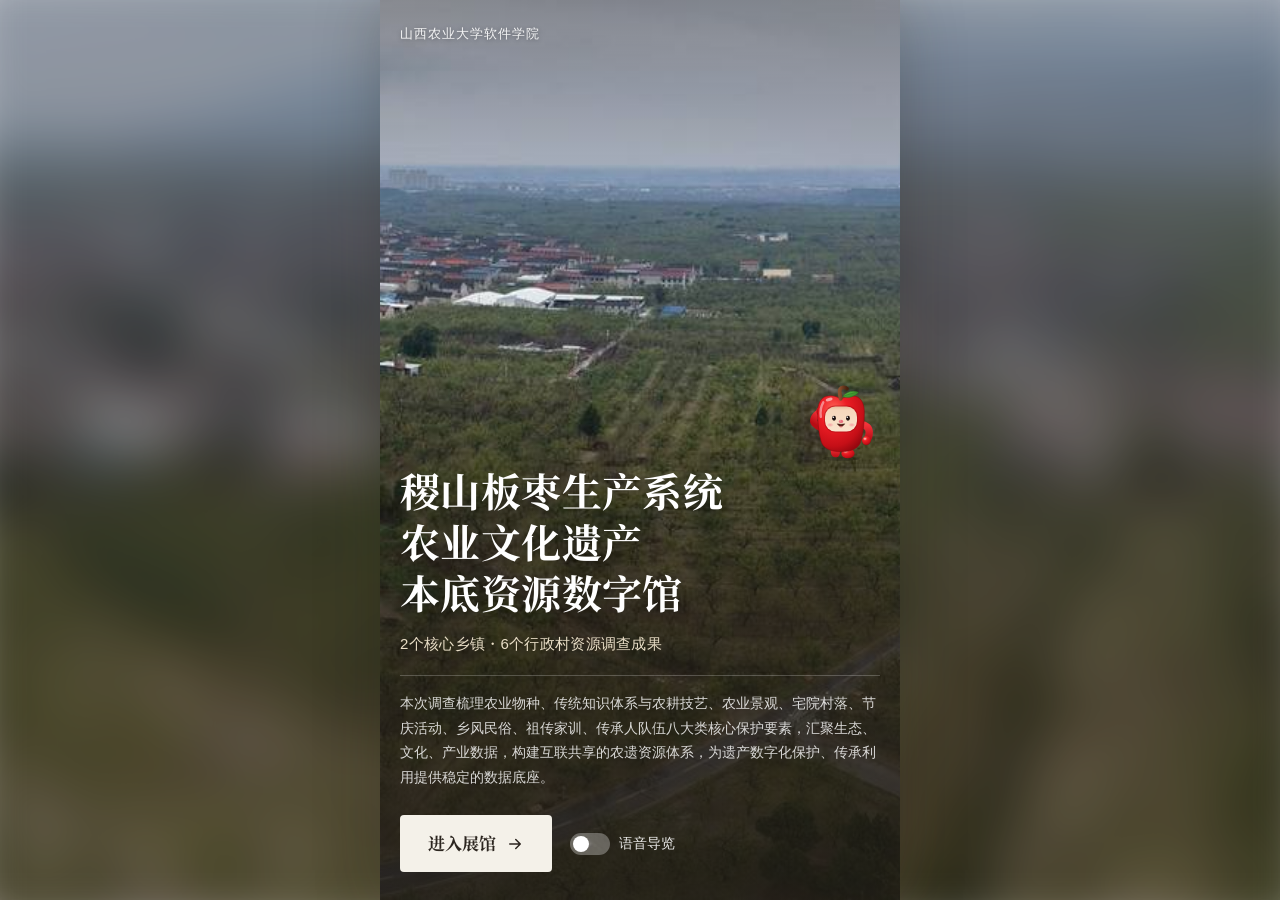
==== index.html @ 0a14d494 "稷山板枣生产系统农业文化遗产本底资源数字馆（手机版） Co-Authored-By: Claude Opus 5.5 <noreply@anthropic.com> Claude-Session: h" ====
<!doctype html>
<html lang="zh-CN">
<head>
<meta charset="utf-8">
<meta name="viewport" content="width=device-width, initial-scale=1, viewport-fit=cover">
<meta name="theme-color" content="#EEEEE9">
<meta name="description" content="稷山板枣生产系统农业文化遗产本底资源数字馆：八大类保护要素、八个展厅的手机版线上展馆。">
<title>稷山板枣数字馆</title>
<link rel="stylesheet" href="app.css?v=20261118-3">
</head>
<body>
<div style="display:none" aria-hidden="true"><img src="assets/share.jpg" alt=""></div>
<div id="app"><noscript><p style="padding:24px">请在浏览器中开启 JavaScript 后访问本数字馆。</p></noscript></div>
<script src="data.js?v=20261118-3"></script>
<script src="media.js?v=20261118-3"></script>
<script src="app.js?v=20261118-3"></script>
</body>
</html>
---- app.css ----
/* 稷山板枣 H5 数字馆
   颜色取自 2026 年 10 月枣园实拍：阴天的灰白天光作底，枣林的灰绿、黄土步道、老树皮作辅色，
   干板枣的深枣红只用在印章和主要按钮上。全站固定浅色，与照片的自然光一致。 */
@font-face { font-family: 'JSSerif'; src: url('assets/font/title.woff2') format('woff2'); font-weight: 700; font-display: swap; }

:root {
  --bg: #EEEEE9;        /* 阴天天光 */
  --paper: #F8F8F4;     /* 纸面 */
  --ink: #2B251F;       /* 老树皮 */
  --ink2: #6C645B;      /* 树皮灰 */
  --ink3: #8F877C;
  --line: #DAD8CF;
  --leaf: #5E6743;      /* 枣林灰绿 */
  --leaf-soft: #E3E5D8;
  --loess: #A0855C;     /* 黄土步道 */
  --zao: #7A2320;       /* 干枣红 */
  --seal: #A8322A;      /* 朱印 */
  --serif: 'JSSerif', 'Songti SC', 'STSong', 'Noto Serif CJK SC', 'Source Han Serif SC', serif;
  --sans: -apple-system, 'PingFang SC', 'Hiragino Sans GB', 'Noto Sans CJK SC', 'Microsoft YaHei', sans-serif;
  --top: env(safe-area-inset-top, 0px); --bot: env(safe-area-inset-bottom, 0px);
  --gl: max(20px, env(safe-area-inset-left, 0px)); --gr: max(20px, env(safe-area-inset-right, 0px));
  color-scheme: light;
}

* { box-sizing: border-box; }
html { -webkit-text-size-adjust: 100%; }
body { margin: 0; background: var(--bg); color: var(--ink); font: 15px/1.8 var(--sans); -webkit-tap-highlight-color: transparent; overflow-x: hidden; }
img { max-width: 100%; display: block; }
button { font: inherit; color: inherit; background: none; border: 0; padding: 0; cursor: pointer; text-align: inherit; }
a { color: var(--leaf); }
h1, h2, h3 { font-family: var(--serif); font-weight: 700; text-wrap: balance; margin: 0; line-height: 1.35; letter-spacing: .01em; }
p { margin: 0; }
:focus-visible { outline: 2px solid var(--leaf); outline-offset: 2px; }
#app { max-width: 520px; margin: 0 auto; min-height: 100vh; background: var(--bg); position: relative; }
/* 电脑上打开：两侧铺一层虚化的枣林航拍，中间是手机宽度的展馆 */
@media (min-width: 560px) {
  body::after { content: ''; position: fixed; inset: -40px; z-index: -1; background: #6f6d5c url('assets/pano/p0001.jpg') center / cover; filter: blur(28px) saturate(.8) brightness(.85); }
  body { background: transparent; }
  #app { box-shadow: 0 0 60px rgba(30, 28, 20, .25); }
}

/* ---------- 顶栏 ---------- */
.bar { position: sticky; top: 0; z-index: 30; display: flex; align-items: center; gap: 8px;
  padding: calc(var(--top) + 6px) var(--gr) 6px var(--gl); background: rgba(238, 238, 233, .92);
  -webkit-backdrop-filter: blur(10px); backdrop-filter: blur(10px); border-bottom: 1px solid var(--line); }
.bar .back { text-decoration: none; display: flex; align-items: center; gap: 2px; font-size: 14px; color: var(--ink2); min-height: 40px; min-width: 64px; }
.bar .back svg { width: 18px; height: 18px; }
.bar .ttl { flex: 1; min-width: 0; text-align: center; font-family: var(--serif); font-size: 16px; white-space: nowrap; overflow: hidden; text-overflow: ellipsis; }
.bar .snd { width: 40px; height: 40px; margin-left: 24px; display: grid; place-items: center; border-radius: 50%; color: var(--ink3); }
.bar .snd.on { color: var(--zao); }
.bar .snd svg { width: 20px; height: 20px; }

/* ---------- 封面 ---------- */
.cover { position: relative; min-height: 100svh; color: #fff; overflow: hidden; display: flex; flex-direction: column; background: #55543f; }
.cover .pan { position: absolute; inset: 0; overflow: hidden; }
.cover .pan img { position: absolute; top: 0; left: 0; height: 100%; width: auto; max-width: none; animation: pan 100s linear infinite alternate; }
@keyframes pan { from { transform: translateX(0); } to { transform: translateX(calc(-100% + 100vw)); } }
@media (min-width: 560px) { @keyframes pan { from { transform: translateX(0); } to { transform: translateX(calc(-100% + 520px)); } } }
.cover .veil { position: absolute; inset: 0; background: linear-gradient(180deg, rgba(40, 36, 28, .35) 0%, rgba(40, 36, 28, 0) 22%, rgba(40, 36, 28, 0) 42%, rgba(34, 30, 24, .62) 70%, rgba(30, 27, 22, .86) 100%); }
.cover .in { position: relative; flex: 1; display: flex; flex-direction: column; padding: calc(var(--top) + 22px) var(--gr) calc(var(--bot) + 28px) var(--gl); }
.cover .org { font-size: 13px; letter-spacing: .08em; opacity: .9; text-shadow: 0 1px 4px rgba(0,0,0,.35); }
.cover .grow { flex: 1; min-height: 40px; }
.cover .mzrow { width: 78px; align-self: flex-end; margin-bottom: -6px; }
.cover h1 { font-size: clamp(30px, 8.8vw, 40px); line-height: 1.28; text-shadow: 0 2px 12px rgba(0,0,0,.3); }
.cover h1 span { display: block; }
.cover .sub { font-size: 15px; margin-top: 12px; color: #EADFC8; letter-spacing: .02em; }
.cover .lead { font-size: 13.5px; line-height: 1.85; color: rgba(255,255,255,.82); margin-top: 18px; padding-top: 16px; border-top: 1px solid rgba(255,255,255,.22); }
.cover .acts { display: flex; align-items: center; gap: 18px; margin-top: 24px; flex-wrap: wrap; }
.btn-enter { text-decoration: none; display: inline-flex; align-items: center; gap: 10px; padding: 13px 28px; border-radius: 4px; background: #F4F1E9; color: var(--ink); font-family: var(--serif); font-size: 17px; }
.btn-enter svg, .btn-main svg { width: 18px; height: 18px; }
.btn-main { text-decoration: none; display: inline-flex; align-items: center; justify-content: center; gap: 10px; padding: 13px 28px; border-radius: 4px; background: var(--zao); color: #fff; font-family: var(--serif); font-size: 16px; }
.switch { display: inline-flex; align-items: center; gap: 9px; font-size: 14px; color: rgba(255,255,255,.9); min-height: 44px; }
.switch .tg { width: 40px; height: 22px; border-radius: 11px; background: rgba(255,255,255,.3); position: relative; transition: background .2s; }
.switch .tg::after { content: ''; position: absolute; top: 3px; left: 3px; width: 16px; height: 16px; border-radius: 50%; background: #fff; transition: transform .2s; }
.switch[aria-checked="true"] .tg { background: var(--seal); }
.switch[aria-checked="true"] .tg::after { transform: translateX(18px); }

/* ---------- 通用版式 ---------- */
.page { padding-bottom: calc(var(--bot) + 100px); }
.wrap { padding-left: var(--gl); padding-right: var(--gr); }
.sec { padding-top: 44px; }
.sec > h2 { font-size: 21px; }
.sec .lede { color: var(--ink2); font-size: 13.5px; margin-top: 4px; line-height: 1.7; }
.sec .body { margin-top: 16px; }
.txt { font-size: 15px; }
.small { font-size: 12.5px; color: var(--ink2); line-height: 1.6; }
.src { font-size: 12px; color: var(--ink3); margin-top: 10px; line-height: 1.6; }
.gapnote { font-size: 13px; color: var(--ink2); background: transparent; border-left: 2px solid var(--loess); padding: 2px 0 2px 12px; line-height: 1.7; }
.gapnote::before { content: '待补　'; color: var(--loess); font-weight: 600; }
.gapnote.ask::before { content: '征集　'; }

/* 展厅头图：照片在上，标题在下，不压字 */
.hero { position: relative; height: 58svh; min-height: 340px; max-height: 600px; overflow: hidden; background: #8a8775; }
.hero.short { height: 34svh; min-height: 220px; }
.hero img { width: 100%; height: 100%; object-fit: cover; }
.hero::before { content: ''; position: absolute; left: 0; right: 0; top: 0; height: 110px; background: linear-gradient(180deg, rgba(0,0,0,.28), transparent); pointer-events: none; z-index: 1; }
.hero-bar { position: absolute; top: 0; left: 0; right: 0; z-index: 3; display: flex; justify-content: space-between; padding: calc(var(--top) + 10px) var(--gr) 0 var(--gl); }
.hero-bar button { width: 40px; height: 40px; border-radius: 50%; display: grid; place-items: center; background: rgba(248, 248, 244, .88); color: var(--ink); }
.hero-bar button.on { background: var(--zao); color: #fff; }
.hero-bar svg { width: 20px; height: 20px; }
.hall-head { padding-top: 20px; }
.hall-head .no { font-size: 13px; color: var(--loess); letter-spacing: .06em; }
.hall-head h1 { font-size: clamp(27px, 7.6vw, 34px); margin-top: 2px; }
.hall-head .pc { font-size: 12px; color: var(--ink3); margin-top: 6px; }
.hall-intro { margin-top: 16px; font-size: 15.5px; line-height: 1.9; color: var(--ink); }
.narr { margin-top: 14px; }

/* 图片 */
.ph { position: relative; border-radius: 3px; overflow: hidden; background: #d6d4c9; display: block; width: 100%; }
.ph img { width: 100%; height: 100%; object-fit: cover; }
.ph .play { position: absolute; left: 8px; bottom: 8px; display: inline-flex; align-items: center; gap: 4px; padding: 3px 9px 3px 7px; border-radius: 3px; background: rgba(30, 27, 22, .66); color: #fff; font-size: 12px; }
.ph .play svg { width: 13px; height: 13px; }
figure { margin: 0; }
figcaption { font-size: 12px; color: var(--ink2); margin-top: 6px; line-height: 1.55; }
.r169 { aspect-ratio: 16/9; } .r43 { aspect-ratio: 4/3; } .r34 { aspect-ratio: 3/4; } .r11 { aspect-ratio: 1/1; }
.grid2 { display: grid; grid-template-columns: 1fr 1fr; gap: 14px 12px; }
.grid2 > * { min-width: 0; }
.hscroll { position: relative; scroll-padding-left: var(--gl); scroll-padding-right: var(--gr); display: flex; gap: 12px; overflow-x: auto; scroll-snap-type: x mandatory; padding: 2px var(--gr) 8px var(--gl); margin: 0 calc(-1 * var(--gr)) 0 calc(-1 * var(--gl)); scrollbar-width: none; }
.hscroll::-webkit-scrollbar { display: none; }
.hscroll > * { scroll-snap-align: start; flex: none; }

/* 档案表：细线 */
.rec { width: 100%; border-collapse: collapse; font-size: 13.5px; }
.rec th, .rec td { border-top: 1px solid var(--line); padding: 9px 0; vertical-align: top; text-align: left; }
.rec th { width: 5.5em; font-weight: 600; color: var(--ink2); padding-right: 10px; }
.rec td.wait { color: var(--ink3); }
.rec tr:last-child th, .rec tr:last-child td { border-bottom: 1px solid var(--line); }

/* 按钮与筛选 */
.pill { display: inline-flex; align-items: center; gap: 6px; padding: 7px 14px; border-radius: 4px; border: 1px solid #C9C6BB; font-size: 13.5px; background: transparent; min-height: 38px; color: var(--ink); }
.pill svg { width: 15px; height: 15px; }
.pill.solid { background: var(--leaf); border-color: var(--leaf); color: #fff; }
.pill.playing { border-color: var(--zao); color: var(--zao); }
.pill[disabled] { opacity: .35; }
.chips { display: flex; gap: 18px; flex-wrap: wrap; border-bottom: 1px solid var(--line); }
.chip { padding: 6px 0 9px; font-size: 14px; color: var(--ink2); min-height: 36px; position: relative; flex: none; }
.chip[aria-pressed="true"] { color: var(--ink); font-weight: 600; }
.chip[aria-pressed="true"]::after { content: ''; position: absolute; left: 0; right: 0; bottom: -1px; height: 2px; background: var(--leaf); }

/* ---------- 展厅导览 ---------- */
.map-head { padding-top: 24px; }
.map-head h1 { font-size: 28px; }
.map-head p { color: var(--ink2); font-size: 14px; margin-top: 4px; }
.links { display: grid; grid-template-columns: 1fr 1fr; margin-top: 18px; }
.links a { display: flex; flex-direction: column; padding: 12px 0; text-decoration: none; color: var(--ink); border-top: 1px solid var(--line); border-bottom: 1px solid var(--line); }
.links a + a { padding-left: 16px; border-left: 1px solid var(--line); }
.links a b { font-family: var(--serif); font-size: 16px; }
.links a span { font-size: 12px; color: var(--ink2); }
.tiles { display: grid; grid-template-columns: 1fr 1fr; gap: 10px; margin-top: 18px; }
.tile { position: relative; aspect-ratio: 3/4; border-radius: 3px; overflow: hidden; display: block; background: #8a8775; color: #fff; text-decoration: none; }
.tile img { width: 100%; height: 100%; object-fit: cover; transition: transform .4s; }
.tile:active img { transform: scale(1.03); }
.tile .shade { position: absolute; inset: 0; background: linear-gradient(180deg, rgba(0,0,0,0) 45%, rgba(25, 22, 17, .78) 100%); }
.tile .t { position: absolute; left: 12px; right: 12px; bottom: 11px; display: flex; flex-direction: column; }
.tile .t small { font-size: 11.5px; color: #E6DBC4; letter-spacing: .06em; }
.tile .t b { font-family: var(--serif); font-size: 17px; line-height: 1.35; font-weight: 700; }
.tile .got { position: absolute; top: 9px; right: 9px; width: 34px; height: 34px; padding: 3px; border-radius: 4px; background: rgba(168, 50, 42, .9); }
.tile .got svg { width: 100%; height: 100%; }

/* ---------- 序厅 ---------- */
.scope { border-top: 1px solid var(--line); }
.sc-top { padding: 12px 0; display: flex; flex-direction: column; border-bottom: 1px solid var(--line); }
.sc-top b { font-family: var(--serif); font-size: 17px; }
.sc-top span { font-size: 12.5px; color: var(--ink2); }
.sc-town { padding: 12px 0 4px; border-bottom: 1px solid var(--line); }
.sc-town h3 { font-size: 15px; color: var(--leaf); }
.sc-town.pending h3 { color: var(--ink3); }
.sc-town ul { list-style: none; margin: 6px 0 0; padding: 0; }
.vill { display: grid; grid-template-columns: 14px 5.2em 1fr; align-items: baseline; gap: 6px; padding: 6px 0; font-size: 13px; }
.vill i { width: 8px; height: 8px; border-radius: 50%; display: inline-block; transform: translateY(-1px); }
.vill b { font-family: var(--serif); font-size: 15px; }
.vill span { color: var(--ink2); line-height: 1.5; }
.vill.done i, .legend .done i { background: var(--leaf); }
.vill.todo i, .legend .todo i { border: 1.5px solid var(--loess); }
.vill.pending i, .legend .pending i { border: 1px dashed var(--ink3); }
.vill.pending b { color: var(--ink3); font-weight: 400; grid-column: 2 / 4; }
.legend { display: flex; gap: 16px; font-size: 12px; color: var(--ink2); padding: 10px 0 0; flex-wrap: wrap; }
.legend i { display: inline-block; width: 8px; height: 8px; border-radius: 50%; margin-right: 5px; }
.flow { list-style: none; margin: 0; padding: 0; counter-reset: f; }
.flow li { position: relative; padding: 0 0 16px 32px; }
.flow li::before { content: ''; position: absolute; left: 10px; top: 24px; bottom: 2px; width: 1px; background: var(--line); }
.flow li:last-child::before { display: none; }
.flow li .n { position: absolute; left: 0; top: 2px; width: 21px; height: 21px; border-radius: 50%; border: 1px solid var(--leaf); display: grid; place-items: center; font-size: 11.5px; color: var(--leaf); font-weight: 600; }
.flow li b { font-family: var(--serif); font-size: 16px; }
.flow li p { font-size: 13.5px; color: var(--ink2); line-height: 1.7; }
.totals { display: grid; grid-template-columns: repeat(3, 1fr); border-top: 1px solid var(--line); margin-top: 8px; }
.totals span { display: flex; flex-direction: column; padding: 10px 0; font-size: 12px; color: var(--ink2); border-bottom: 1px solid var(--line); }
.totals b { font-family: var(--serif); font-size: 21px; color: var(--ink); line-height: 1.3; }
.ledger { border-top: 1px solid var(--ink); }
.lrow { width: 100%; display: grid; grid-template-columns: 26px 1fr auto; gap: 8px; align-items: center; padding: 11px 0; border-bottom: 1px solid var(--line); transition: background .15s; }
.lrow:active, .lrow.hl { background: var(--leaf-soft); }
.lrow .no { font-family: var(--serif); font-size: 15px; color: var(--loess); }
.lrow .nm { min-width: 0; display: flex; flex-direction: column; }
.lrow .nm b { font-family: var(--serif); font-size: 15.5px; }
.lrow .nm small { font-size: 11.5px; color: var(--ink2); line-height: 1.5; }
.lrow .n { font-family: var(--serif); font-size: 22px; color: var(--ink); text-align: right; }
.lrow .n small { font-family: var(--sans); font-size: 12px; color: var(--ink2); margin-left: 2px; }
.lrow.empty .n small { color: var(--loess); }
.vals { display: grid; grid-template-columns: 1fr 1fr; border-top: 1px solid var(--line); }
.val { display: flex; flex-direction: column; gap: 4px; padding: 14px 12px 14px 0; border-bottom: 1px solid var(--line); }
.val:nth-child(2n) { padding-left: 14px; padding-right: 0; border-left: 1px solid var(--line); }
.val .big { font-family: var(--serif); font-size: 30px; color: var(--zao); line-height: 1.1; }
.val .big small { font-size: 13px; margin-left: 2px; color: var(--ink2); font-family: var(--sans); }
.val p { font-size: 12.5px; color: var(--ink2); line-height: 1.6; }
.endcta { margin-top: 36px; }
.endcta .btn-main { width: 100%; }

/* ---------- 第一展厅：四季 ---------- */
.season { background: var(--paper); }
.season .stage { position: relative; aspect-ratio: 4/3; background: linear-gradient(180deg, var(--sky, #E6EAE0), var(--paper)); transition: background .8s; }
.season[data-st="0"] { --sky: #E4EADB; } .season[data-st="1"] { --sky: #EAECD9; } .season[data-st="2"] { --sky: #DFE7DA; }
.season[data-st="3"] { --sky: #ECE5D6; } .season[data-st="4"] { --sky: #E4E4E0; }
.season svg { position: absolute; inset: 0; width: 100%; height: 100%; }
.season .tag { position: absolute; left: 12px; top: 10px; font-size: 11px; color: var(--ink3); }
.season .tabs { display: grid; grid-template-columns: repeat(5, 1fr); border-top: 1px solid var(--line); border-bottom: 1px solid var(--line); background: var(--bg); }
.season .tabs button { padding: 10px 0 8px; font-size: 13.5px; color: var(--ink2); position: relative; min-height: 44px; text-align: center; }
.season .tabs button[aria-selected="true"] { color: var(--ink); font-weight: 600; }
.season .tabs button[aria-selected="true"]::after { content: ''; position: absolute; left: 32%; right: 32%; bottom: -1px; height: 2px; background: var(--leaf); }
.season .desc { padding: 12px 0 0; background: var(--bg); }
.season .desc b { font-family: var(--serif); font-size: 17px; }
.season .desc em { font-style: normal; font-size: 12.5px; color: var(--loess); margin-left: 8px; }
.season .desc p { font-size: 14px; color: var(--ink2); margin-top: 2px; }
.season .auto { position: absolute; right: 10px; top: 8px; font-size: 12px; padding: 3px 10px; border-radius: 3px; color: var(--ink2); border: 1px solid #CFCCC1; background: rgba(248,248,244,.8); }
/* 枣枝各部件 */
.sv .lf, .sv .bd, .sv .fl, .sv .fg, .sv .fr { transform-box: fill-box; transform-origin: center; transition: transform .7s cubic-bezier(.3,.7,.3,1), opacity .6s, fill .8s; }
.sv .lf { transform-origin: 0% 50%; }
.sv .fr, .sv .fg { transform-origin: 50% 0%; }
.sv .bd { opacity: 0; transform: scale(.2); }
.sv .fl, .sv .fg, .sv .fr { opacity: 0; transform: scale(.3); }
.sv .lf { fill: #6B8240; }
.sv[data-st="0"] .lf { transform: scale(.32); fill: #9DBA6A; }
.sv[data-st="0"] .bd { opacity: 1; transform: scale(1); }
.sv[data-st="1"] .fl { opacity: 1; transform: scale(1); }
.sv[data-st="2"] .fg { opacity: 1; transform: scale(1); }
.sv[data-st="2"] .fl { opacity: .25; transform: scale(.7); }
.sv[data-st="3"] .fr { opacity: 1; transform: scale(1); }
.sv[data-st="3"] .lf { fill: #8E9A4E; }
.sv[data-st="4"] .lf { opacity: 0; transform: translateY(60px) rotate(40deg) scale(.8); }
.sv .fall { opacity: 0; transition: opacity .6s .3s; }
.sv[data-st="4"] .fall { opacity: 1; }
@media (prefers-reduced-motion: reduce) { .sv * { transition: none !important; } .cover .pan img { animation: none; } }

/* 古树卡片 */
.trees { display: grid; grid-template-columns: 1fr 1fr; gap: 16px 12px; margin-top: 14px; }
.tree { display: flex; flex-direction: column; gap: 4px; min-width: 0; }
.tree .ph { aspect-ratio: 3/4; }
.tree b { font-family: var(--serif); font-size: 15px; margin-top: 4px; }
.tree span { font-size: 12px; color: var(--ink2); line-height: 1.45; }
.tree .noimg { display: grid; place-items: center; align-content: center; gap: 6px; color: var(--ink3); font-size: 12px; border: 1px dashed #C4C1B6; background: transparent; }
.tree .noimg svg { width: 40px; height: 40px; opacity: .6; }
.badge { display: inline-block; font-size: 11px; padding: 0 5px; border-radius: 2px; border: 1px solid var(--loess); color: var(--loess); margin-left: 6px; vertical-align: 2px; font-family: var(--sans); font-weight: 400; }

/* ---------- 第二展厅：分步 ---------- */
.stepper { border-top: 1px solid var(--line); border-bottom: 1px solid var(--line); }
.dots { display: flex; overflow-x: auto; padding: 14px 0 8px; scrollbar-width: none; position: relative; }
.dots::-webkit-scrollbar { display: none; }
.dots button { flex: none; width: 54px; display: flex; flex-direction: column; align-items: center; gap: 4px; font-size: 10.5px; color: var(--ink3); position: relative; line-height: 1.3; text-align: center; }
.dots button i { width: 24px; height: 24px; border-radius: 50%; display: grid; place-items: center; font-style: normal; font-size: 11.5px; border: 1px solid #C4C1B6; background: var(--bg); position: relative; z-index: 1; font-weight: 600; }
.dots button::before { content: ''; position: absolute; top: 12px; left: -50%; right: 50%; height: 1px; background: #C4C1B6; }
.dots button:first-child::before { display: none; }
.dots button.done i { border-color: var(--leaf); color: var(--leaf); }
.dots button.done::before, .dots button.cur::before { background: var(--leaf); }
.dots button.cur i { background: var(--leaf); border-color: var(--leaf); color: #fff; }
.dots button.cur { color: var(--ink); }
.dots button.miss i { border-style: dashed; }
.stepcard { padding: 4px 0 16px; }
.stepcard .ph { margin-top: 8px; }
.stepcard .hd { display: flex; align-items: baseline; justify-content: space-between; gap: 10px; margin-top: 12px; }
.stepcard h3 { font-size: 19px; }
.stepcard .when { font-size: 12.5px; color: var(--loess); white-space: nowrap; }
.stepcard .stage { font-size: 12px; color: var(--ink3); }
.stepcard p.t { font-size: 14.5px; margin-top: 6px; }
.stepcard .ctl { display: flex; align-items: center; justify-content: space-between; gap: 8px; margin-top: 14px; }
.stepcard .gapnote { margin-top: 10px; }
.ph.stub { display: grid; place-items: center; text-align: center; color: var(--ink3); font-size: 13px; border: 1px dashed #C4C1B6; background: transparent; padding: 14px; line-height: 1.6; }
.wsteps { display: grid; gap: 16px; }
.wstep { display: grid; grid-template-columns: 42% 1fr; gap: 14px; align-items: start; }
.wstep .ph { aspect-ratio: 4/3; }
.wstep b { font-family: var(--serif); font-size: 16px; display: flex; gap: 8px; align-items: baseline; }
.wstep b i { font-style: normal; font-size: 13px; color: var(--loess); font-family: var(--serif); }
.wstep p { font-size: 13.5px; color: var(--ink2); margin-top: 2px; line-height: 1.7; }
.tool { width: 62vw; max-width: 290px; }
.tool .ph { aspect-ratio: 4/3; }
.tool b { font-family: var(--serif); font-size: 15px; display: block; margin-top: 8px; }
.tool p { font-size: 12.5px; color: var(--ink2); line-height: 1.6; }

/* ---------- 第三展厅 ---------- */
.seas4 .hscroll > div { width: calc(100% - 40px); max-width: 460px; }
.seas4 .ph { aspect-ratio: 16/10; }
.seas4 .lab { display: flex; justify-content: space-between; align-items: baseline; gap: 10px; margin-top: 8px; }
.seas4 .lab b { font-family: var(--serif); font-size: 20px; }
.seas4 .lab span { font-size: 12px; color: var(--ink2); text-align: right; }
.seg { display: grid; grid-template-columns: repeat(4, 1fr); border-bottom: 1px solid var(--line); margin-bottom: 14px; }
.seg button { padding: 6px 0 9px; font-family: var(--serif); font-size: 16px; color: var(--ink2); min-height: 38px; text-align: center; position: relative; }
.seg button[aria-selected="true"] { color: var(--ink); }
.seg button[aria-selected="true"]::after { content: ''; position: absolute; left: 36%; right: 36%; bottom: -1px; height: 2px; background: var(--leaf); }
.seg button.miss { color: var(--ink3); }
.pano { margin-top: 16px; }
.pano .strip { position: relative; height: 210px; overflow-x: auto; overflow-y: hidden; border-radius: 3px; background: #d6d4c9; scrollbar-width: none; touch-action: pan-x pan-y; }
.pano .strip::-webkit-scrollbar { display: none; }
.pano .strip img { height: 100%; width: auto; max-width: none; }
.pano .hint { position: absolute; left: 50%; bottom: 10px; transform: translateX(-50%); font-size: 11.5px; background: rgba(30,27,22,.6); color: #fff; padding: 2px 10px; border-radius: 3px; pointer-events: none; transition: opacity .4s; white-space: nowrap; }
.pano h3 { font-size: 16px; margin-top: 10px; display: flex; justify-content: space-between; align-items: baseline; }
.pano h3 span { font-family: var(--sans); font-weight: 400; font-size: 12px; color: var(--ink3); }
.pano p { font-size: 13px; color: var(--ink2); }
.panotabs { display: flex; gap: 18px; overflow-x: auto; scrollbar-width: none; border-bottom: 1px solid var(--line); }
.panotabs::-webkit-scrollbar { display: none; }

/* ---------- 第四展厅 ---------- */
.vtabs { display: grid; grid-template-columns: repeat(3, 1fr); border-top: 1px solid var(--line); border-left: 1px solid var(--line); }
.vtabs button { padding: 9px 4px; border-right: 1px solid var(--line); border-bottom: 1px solid var(--line); font-family: var(--serif); font-size: 15px; line-height: 1.3; min-height: 52px; text-align: center; }
.vtabs button span { display: block; font-family: var(--sans); font-size: 11px; color: var(--ink3); margin-top: 2px; }
.vtabs button[aria-pressed="true"] { background: var(--leaf); color: #fff; }
.vtabs button[aria-pressed="true"] span { color: rgba(255,255,255,.8); }
.vtabs button.pending { color: var(--ink3); font-weight: 400; }
.cmp { position: relative; aspect-ratio: 4/3; border-radius: 3px; overflow: hidden; background: #d6d4c9; user-select: none; -webkit-user-select: none; touch-action: pan-y; }
.cmp .now, .cmp .old { position: absolute; inset: 0; }
.cmp .now img { width: 100%; height: 100%; object-fit: cover; }
.cmp .old { clip-path: inset(0 calc(100% - var(--x, 50%)) 0 0); }
.cmp .old .oldin { width: 100%; height: 100%; display: flex; align-items: center; color: #6E6252; padding: 20px; font-size: 13px; line-height: 1.7;
  background: repeating-linear-gradient(0deg, rgba(110,90,60,.05) 0 2px, transparent 2px 5px), linear-gradient(180deg, #E9E3D6, #D9D0BE); }
.cmp .old .oldin b { display: block; font-family: var(--serif); font-size: 17px; color: #4F4334; }
.cmp .old .oldin span { display: block; width: 40%; text-align: left; }
.cmp .bar2 { position: absolute; top: 0; bottom: 0; left: var(--x, 50%); width: 2px; margin-left: -1px; background: #fff; box-shadow: 0 0 6px rgba(0,0,0,.35); pointer-events: none; }
.cmp .knob { position: absolute; top: 50%; left: var(--x, 50%); width: 38px; height: 38px; margin: -19px 0 0 -19px; border-radius: 50%; background: #fff; box-shadow: 0 2px 8px rgba(0,0,0,.3); display: grid; place-items: center; color: var(--ink); pointer-events: none; }
.cmp .knob svg { width: 20px; height: 20px; }
.cmp .lbl { position: absolute; top: 10px; font-size: 11.5px; padding: 1px 8px; border-radius: 2px; background: rgba(30,27,22,.55); color: #fff; pointer-events: none; }
.cmp .lbl.l { left: 10px; } .cmp .lbl.r { right: 10px; }
.cmp input[type=range] { position: absolute; inset: 0; width: 100%; height: 100%; opacity: 0; margin: 0; cursor: ew-resize; touch-action: pan-y; }
.vcard { margin-top: 20px; }
.vcard h3 { font-size: 22px; }

/* ---------- 第五展厅：时间轴 ---------- */
.tl { position: relative; padding-left: 24px; }
.tl::before { content: ''; position: absolute; left: 5px; top: 8px; bottom: 8px; width: 1px; background: #C4C1B6; }
.tl .ev { position: relative; padding-bottom: 32px; }
.tl .ev::before { content: ''; position: absolute; left: -23px; top: 7px; width: 9px; height: 9px; border-radius: 50%; background: var(--bg); border: 1.5px solid var(--leaf); }
.tl .ev.on::before { background: var(--leaf); }
.tl .when { font-size: 12.5px; color: var(--loess); font-weight: 600; letter-spacing: .02em; }
.tl h3 { font-size: 20px; display: flex; gap: 8px; align-items: baseline; flex-wrap: wrap; }
.tl h3 span { font-family: var(--sans); font-size: 11.5px; font-weight: 400; color: var(--ink3); }
.tl p { font-size: 14px; margin-top: 4px; }
.tl .imgs { display: flex; gap: 8px; overflow-x: auto; margin-top: 10px; scrollbar-width: none; }
.tl .imgs::-webkit-scrollbar { display: none; }
.tl .imgs .ph { flex: none; width: 64%; aspect-ratio: 4/3; }
.tl .imgs .ph:only-child { width: 100%; aspect-ratio: 16/9; }
.tl .gapnote { margin-top: 12px; }

/* ---------- 第六展厅：故事 ---------- */
.stories { border-top: 1px solid var(--line); }
.story { border-bottom: 1px solid var(--line); }
.story .top { display: grid; grid-template-columns: 88px 1fr; gap: 14px; align-items: center; width: 100%; padding: 12px 0; }
.story .top .ph { aspect-ratio: 1/1; }
.story .top b { font-family: var(--serif); font-size: 17px; display: block; }
.story .top .lk { font-size: 12.5px; color: var(--ink2); display: flex; align-items: center; gap: 4px; margin-top: 2px; }
.story .top .lk svg { width: 14px; height: 14px; }
.story.open .top .lk { color: var(--zao); }
.story .more { padding: 0 0 16px; font-size: 14.5px; }
.wave { display: inline-flex; gap: 2px; align-items: flex-end; height: 12px; margin-left: 2px; }
.wave i { width: 2px; background: currentColor; animation: wv .9s ease-in-out infinite; }
.wave i:nth-child(2) { animation-delay: .15s; } .wave i:nth-child(3) { animation-delay: .3s; }
@keyframes wv { 0%,100% { height: 3px; } 50% { height: 12px; } }

/* ---------- 第七展厅 ---------- */
.motto .ph { aspect-ratio: 16/10; }
.motto .in { padding: 14px 0 0; }
.motto .k { font-size: 12px; color: var(--loess); }
.motto h3 { font-size: 22px; margin-top: 2px; }
.motto .orig { font-family: var(--serif); font-size: 19px; line-height: 1.75; margin: 14px 0; padding: 14px 16px; background: var(--paper); border-left: 3px solid var(--seal); }
.motto .gl { font-size: 14px; }
.slots { display: grid; grid-template-columns: repeat(3, 1fr); gap: 8px; }
.slot { aspect-ratio: 3/4; border: 1px dashed #C4C1B6; display: flex; flex-direction: column; align-items: center; justify-content: center; gap: 6px; color: var(--ink3); text-align: center; padding: 6px; }
.slot b { font-family: var(--serif); font-size: 15px; writing-mode: vertical-rl; letter-spacing: .15em; color: var(--ink2); }
.slot span { font-size: 11px; }

/* ---------- 第八展厅 ---------- */
.pcards { border-top: 1px solid var(--line); }
.pcard { border-bottom: 1px solid var(--line); }
.pcard > button { width: 100%; display: grid; grid-template-columns: 52px 1fr 18px; gap: 12px; align-items: center; padding: 12px 0; }
.pcard .av { width: 52px; height: 52px; border-radius: 50%; background: var(--leaf-soft); display: grid; place-items: center; color: var(--leaf); overflow: hidden; }
.pcard .av svg { width: 30px; height: 30px; }
.pcard .av img { width: 100%; height: 100%; object-fit: cover; }
.pcard b { font-family: var(--serif); font-size: 17px; display: block; }
.pcard span { font-size: 12.5px; color: var(--ink2); }
.pcard .chev { width: 18px; height: 18px; color: var(--ink3); transition: transform .2s; }
.pcard.open .chev { transform: rotate(90deg); }
.pcard .more { padding: 0 0 16px; }
.pcard .more .grid2 { margin-top: 10px; }

/* ---------- 盖章与翻页 ---------- */
.stampbox { margin: 48px var(--gr) 0 var(--gl); text-align: center; padding: 26px 0 20px; border-top: 1px solid var(--line); border-bottom: 1px solid var(--line); }
.stampbox p { font-size: 13.5px; color: var(--ink2); }
.stampbtn { position: relative; width: 120px; height: 120px; margin: 14px auto 10px; display: grid; place-items: center; border: 1px dashed #B8B4A8; color: var(--ink3); font-family: var(--serif); font-size: 16px; border-radius: 6px; }
.stampbtn .seal { position: absolute; inset: 4px; opacity: 0; transform: scale(1.6) rotate(-14deg); }
.stampbtn.done { border-color: transparent; }
.stampbtn.done .lbl { opacity: 0; }
.stampbtn.done .seal { opacity: 1; transform: scale(1) rotate(-6deg); transition: transform .35s cubic-bezier(.2,1.6,.4,1), opacity .15s; }
.stampbox a.small { color: var(--leaf); }
.pager { display: grid; grid-template-columns: 1fr 1fr; margin: 0 var(--gr) 0 var(--gl); }
.pager a { display: flex; flex-direction: column; padding: 14px 0; text-decoration: none; color: var(--ink); min-height: 64px; border-bottom: 1px solid var(--line); }
.pager a.nx { text-align: right; border-left: 1px solid var(--line); padding-left: 12px; }
.pager a span { font-size: 12px; color: var(--ink3); }
.pager a b { font-family: var(--serif); font-size: 15.5px; }

/* ---------- 护照 ---------- */
.pass { margin: 22px var(--gr) 0 var(--gl); background: var(--paper); padding: 22px 16px 18px; position: relative; }
.pass::before { content: ''; position: absolute; inset: 6px; border: 1px solid var(--line); pointer-events: none; }
.pass h2 { font-size: 22px; text-align: center; }
.pass .cnt { text-align: center; font-size: 12.5px; color: var(--ink2); margin-top: 4px; line-height: 1.7; }
.seals { display: grid; grid-template-columns: repeat(4, 1fr); gap: 12px 6px; margin-top: 18px; }
.seals a { display: flex; flex-direction: column; align-items: center; gap: 4px; text-decoration: none; color: var(--ink2); font-size: 11.5px; text-align: center; line-height: 1.4; }
.seals .sl { width: 100%; max-width: 72px; aspect-ratio: 1; }
.seals .sl svg { width: 100%; height: 100%; }
.seals a.no .sl { opacity: .2; filter: grayscale(1); }
.poster { margin: 22px var(--gr) 0 var(--gl); text-align: center; }
.poster .btn-main { width: 100%; }
.poster img { width: 100%; border-radius: 3px; box-shadow: 0 6px 24px rgba(30,27,22,.18); margin-top: 14px; }
.poster p { font-size: 13px; color: var(--ink2); margin-top: 8px; }

/* ---------- 板啾啾 ---------- */
.guide { position: fixed; z-index: 40; right: max(10px, calc((100vw - 520px) / 2 + 10px)); bottom: calc(var(--bot) + 12px); display: flex; align-items: flex-end; gap: 4px; pointer-events: none; }
.guide .bub { max-width: 200px; background: var(--paper); color: var(--ink); border: 1px solid var(--line); border-radius: 10px 10px 2px 10px; padding: 7px 11px; font-size: 13px; line-height: 1.55; box-shadow: 0 4px 14px rgba(30,27,22,.12); opacity: 0; transform: translateY(6px); transition: opacity .3s, transform .3s; }
.guide.say .bub { opacity: 1; transform: none; }
.guide .me { pointer-events: auto; width: 58px; height: 62px; position: relative; filter: drop-shadow(0 3px 5px rgba(0,0,0,.18)); }
.guide .me svg { width: 100%; height: 100%; }
.guide.talk .me svg.mz { animation: bob .6s ease-in-out infinite alternate; }
@keyframes bob { from { transform: translateY(0); } to { transform: translateY(-3px); } }
.guide.hide { display: none; }

/* ---------- 弹层 ---------- */
.lb { position: fixed; inset: 0; z-index: 60; background: rgba(20, 18, 14, .95); display: flex; flex-direction: column; color: #eee; }
.lb .top { display: flex; justify-content: space-between; align-items: center; padding: calc(var(--top) + 8px) var(--gr) 8px var(--gl); font-size: 13px; }
.lb .top button { width: 40px; height: 40px; display: grid; place-items: center; }
.lb .top svg { width: 22px; height: 22px; }
.lb .stage { flex: 1; min-height: 0; display: grid; place-items: center; padding: 0 8px; touch-action: pan-y; }
.lb .stage img, .lb .stage video { max-width: 100%; max-height: 100%; object-fit: contain; }
.lb .cap { padding: 10px var(--gr) calc(var(--bot) + 16px) var(--gl); font-size: 13px; line-height: 1.6; color: #ddd; }
.lb .cap small { display: block; color: #999; font-size: 11.5px; margin-top: 2px; }
.lb .nav { position: absolute; top: 50%; width: 44px; height: 64px; margin-top: -32px; display: grid; place-items: center; color: #fff; opacity: .7; }
.lb .nav.p { left: 0; } .lb .nav.n { right: 0; }
.lb .nav svg { width: 26px; height: 26px; }
.lb .vnote { text-align: center; padding: 20px; max-width: 320px; }
.lb .vnote img { border-radius: 3px; margin-bottom: 14px; }
.lb .vnote p { font-size: 14px; color: #ddd; }
.sheet { position: fixed; inset: 0; z-index: 55; background: rgba(20,18,14,.45); display: flex; align-items: flex-end; justify-content: center; }
.sheet .in { width: 100%; max-width: 520px; max-height: 88vh; overflow-y: auto; background: var(--bg); border-radius: 12px 12px 0 0; padding: 10px var(--gr) calc(var(--bot) + 20px) var(--gl); animation: up .25s ease-out; }
@keyframes up { from { transform: translateY(40px); opacity: .5; } }
.sheet .grab { width: 36px; height: 4px; border-radius: 2px; background: #C9C6BB; margin: 0 auto 12px; }
.sheet h3 { font-size: 20px; }
.sheet .ph { margin: 12px 0; }
.sheet .x { float: right; font-size: 14px; color: var(--ink2); padding: 4px 0 4px 10px; min-height: 36px; }
.sheet .motto .orig { margin-top: 0; }
.toast { position: fixed; left: 50%; bottom: calc(var(--bot) + 96px); transform: translateX(-50%); z-index: 70; background: rgba(43,37,31,.92); color: #fff; padding: 8px 16px; border-radius: 4px; font-size: 13.5px; max-width: 86vw; text-align: center; }
.foot { text-align: center; font-size: 12px; color: var(--ink3); padding: 36px var(--gr) 0 var(--gl); line-height: 1.8; }
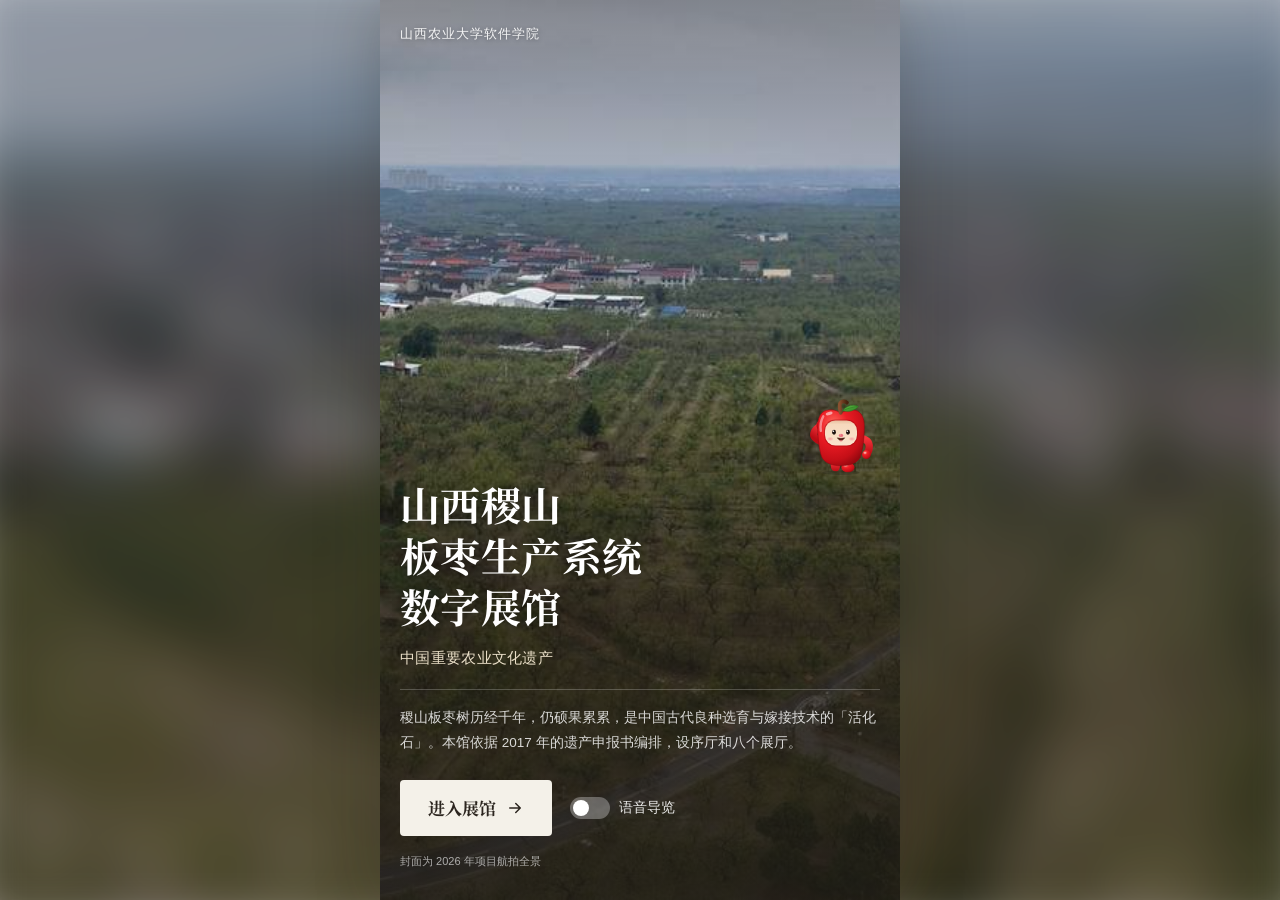
==== commit 0d1269a0: "按 2017 年申报书重新编排数字展馆内容 序厅与八个展厅改按申报书章节组织：遗产地概况、起源与演变、农业特征、生态特征、 景观特征、技术体系、文化特征、价值与保护；图片改用申报书图件与照片， 重录讲" ====
--- a/index.html
+++ b/index.html
@@ -4,15 +4,15 @@
 <meta charset="utf-8">
 <meta name="viewport" content="width=device-width, initial-scale=1, viewport-fit=cover">
 <meta name="theme-color" content="#EEEEE9">
-<meta name="description" content="稷山板枣生产系统农业文化遗产本底资源数字馆：八大类保护要素、八个展厅的手机版线上展馆。">
+<meta name="description" content="山西稷山板枣生产系统（中国重要农业文化遗产）手机数字展馆：依据 2017 年遗产申报书编排，设序厅和八个展厅。">
 <title>稷山板枣数字馆</title>
-<link rel="stylesheet" href="app.css?v=20261118-3">
+<link rel="stylesheet" href="app.css?v=20261118-4">
 </head>
 <body>
 <div style="display:none" aria-hidden="true"><img src="assets/share.jpg" alt=""></div>
 <div id="app"><noscript><p style="padding:24px">请在浏览器中开启 JavaScript 后访问本数字馆。</p></noscript></div>
-<script src="data.js?v=20261118-3"></script>
-<script src="media.js?v=20261118-3"></script>
-<script src="app.js?v=20261118-3"></script>
+<script src="data.js?v=20261118-4"></script>
+<script src="media.js?v=20261118-4"></script>
+<script src="app.js?v=20261118-4"></script>
 </body>
 </html>
--- a/app.css
+++ b/app.css
@@ -1,4 +1,4 @@
-/* 稷山板枣 H5 数字馆
+/* 山西稷山板枣生产系统 H5 数字展馆
    颜色取自 2026 年 10 月枣园实拍：阴天的灰白天光作底，枣林的灰绿、黄土步道、老树皮作辅色，
    干板枣的深枣红只用在印章和主要按钮上。全站固定浅色，与照片的自然光一致。 */
 @font-face { font-family: 'JSSerif'; src: url('assets/font/title.woff2') format('woff2'); font-weight: 700; font-display: swap; }
@@ -23,6 +23,7 @@
 }
 
 * { box-sizing: border-box; }
+[hidden] { display: none !important; }
 html { -webkit-text-size-adjust: 100%; }
 body { margin: 0; background: var(--bg); color: var(--ink); font: 15px/1.8 var(--sans); -webkit-tap-highlight-color: transparent; overflow-x: hidden; }
 img { max-width: 100%; display: block; }
@@ -90,7 +91,7 @@
 .gapnote.ask::before { content: '征集　'; }
 
 /* 展厅头图：照片在上，标题在下，不压字 */
-.hero { position: relative; height: 58svh; min-height: 340px; max-height: 600px; overflow: hidden; background: #8a8775; }
+.hero { position: relative; height: 44svh; min-height: 280px; max-height: 480px; overflow: hidden; background: #8a8775; }
 .hero.short { height: 34svh; min-height: 220px; }
 .hero img { width: 100%; height: 100%; object-fit: cover; }
 .hero::before { content: ''; position: absolute; left: 0; right: 0; top: 0; height: 110px; background: linear-gradient(180deg, rgba(0,0,0,.28), transparent); pointer-events: none; z-index: 1; }
@@ -122,7 +123,7 @@
 /* 档案表：细线 */
 .rec { width: 100%; border-collapse: collapse; font-size: 13.5px; }
 .rec th, .rec td { border-top: 1px solid var(--line); padding: 9px 0; vertical-align: top; text-align: left; }
-.rec th { width: 5.5em; font-weight: 600; color: var(--ink2); padding-right: 10px; }
+.rec th { width: 6.6em; font-weight: 600; color: var(--ink2); padding-right: 10px; }
 .rec td.wait { color: var(--ink3); }
 .rec tr:last-child th, .rec tr:last-child td { border-bottom: 1px solid var(--line); }
 
@@ -158,34 +159,6 @@
 .tile .got svg { width: 100%; height: 100%; }
 
 /* ---------- 序厅 ---------- */
-.scope { border-top: 1px solid var(--line); }
-.sc-top { padding: 12px 0; display: flex; flex-direction: column; border-bottom: 1px solid var(--line); }
-.sc-top b { font-family: var(--serif); font-size: 17px; }
-.sc-top span { font-size: 12.5px; color: var(--ink2); }
-.sc-town { padding: 12px 0 4px; border-bottom: 1px solid var(--line); }
-.sc-town h3 { font-size: 15px; color: var(--leaf); }
-.sc-town.pending h3 { color: var(--ink3); }
-.sc-town ul { list-style: none; margin: 6px 0 0; padding: 0; }
-.vill { display: grid; grid-template-columns: 14px 5.2em 1fr; align-items: baseline; gap: 6px; padding: 6px 0; font-size: 13px; }
-.vill i { width: 8px; height: 8px; border-radius: 50%; display: inline-block; transform: translateY(-1px); }
-.vill b { font-family: var(--serif); font-size: 15px; }
-.vill span { color: var(--ink2); line-height: 1.5; }
-.vill.done i, .legend .done i { background: var(--leaf); }
-.vill.todo i, .legend .todo i { border: 1.5px solid var(--loess); }
-.vill.pending i, .legend .pending i { border: 1px dashed var(--ink3); }
-.vill.pending b { color: var(--ink3); font-weight: 400; grid-column: 2 / 4; }
-.legend { display: flex; gap: 16px; font-size: 12px; color: var(--ink2); padding: 10px 0 0; flex-wrap: wrap; }
-.legend i { display: inline-block; width: 8px; height: 8px; border-radius: 50%; margin-right: 5px; }
-.flow { list-style: none; margin: 0; padding: 0; counter-reset: f; }
-.flow li { position: relative; padding: 0 0 16px 32px; }
-.flow li::before { content: ''; position: absolute; left: 10px; top: 24px; bottom: 2px; width: 1px; background: var(--line); }
-.flow li:last-child::before { display: none; }
-.flow li .n { position: absolute; left: 0; top: 2px; width: 21px; height: 21px; border-radius: 50%; border: 1px solid var(--leaf); display: grid; place-items: center; font-size: 11.5px; color: var(--leaf); font-weight: 600; }
-.flow li b { font-family: var(--serif); font-size: 16px; }
-.flow li p { font-size: 13.5px; color: var(--ink2); line-height: 1.7; }
-.totals { display: grid; grid-template-columns: repeat(3, 1fr); border-top: 1px solid var(--line); margin-top: 8px; }
-.totals span { display: flex; flex-direction: column; padding: 10px 0; font-size: 12px; color: var(--ink2); border-bottom: 1px solid var(--line); }
-.totals b { font-family: var(--serif); font-size: 21px; color: var(--ink); line-height: 1.3; }
 .ledger { border-top: 1px solid var(--ink); }
 .lrow { width: 100%; display: grid; grid-template-columns: 26px 1fr auto; gap: 8px; align-items: center; padding: 11px 0; border-bottom: 1px solid var(--line); transition: background .15s; }
 .lrow:active, .lrow.hl { background: var(--leaf-soft); }
@@ -205,52 +178,7 @@
 .endcta { margin-top: 36px; }
 .endcta .btn-main { width: 100%; }
 
-/* ---------- 第一展厅：四季 ---------- */
-.season { background: var(--paper); }
-.season .stage { position: relative; aspect-ratio: 4/3; background: linear-gradient(180deg, var(--sky, #E6EAE0), var(--paper)); transition: background .8s; }
-.season[data-st="0"] { --sky: #E4EADB; } .season[data-st="1"] { --sky: #EAECD9; } .season[data-st="2"] { --sky: #DFE7DA; }
-.season[data-st="3"] { --sky: #ECE5D6; } .season[data-st="4"] { --sky: #E4E4E0; }
-.season svg { position: absolute; inset: 0; width: 100%; height: 100%; }
-.season .tag { position: absolute; left: 12px; top: 10px; font-size: 11px; color: var(--ink3); }
-.season .tabs { display: grid; grid-template-columns: repeat(5, 1fr); border-top: 1px solid var(--line); border-bottom: 1px solid var(--line); background: var(--bg); }
-.season .tabs button { padding: 10px 0 8px; font-size: 13.5px; color: var(--ink2); position: relative; min-height: 44px; text-align: center; }
-.season .tabs button[aria-selected="true"] { color: var(--ink); font-weight: 600; }
-.season .tabs button[aria-selected="true"]::after { content: ''; position: absolute; left: 32%; right: 32%; bottom: -1px; height: 2px; background: var(--leaf); }
-.season .desc { padding: 12px 0 0; background: var(--bg); }
-.season .desc b { font-family: var(--serif); font-size: 17px; }
-.season .desc em { font-style: normal; font-size: 12.5px; color: var(--loess); margin-left: 8px; }
-.season .desc p { font-size: 14px; color: var(--ink2); margin-top: 2px; }
-.season .auto { position: absolute; right: 10px; top: 8px; font-size: 12px; padding: 3px 10px; border-radius: 3px; color: var(--ink2); border: 1px solid #CFCCC1; background: rgba(248,248,244,.8); }
-/* 枣枝各部件 */
-.sv .lf, .sv .bd, .sv .fl, .sv .fg, .sv .fr { transform-box: fill-box; transform-origin: center; transition: transform .7s cubic-bezier(.3,.7,.3,1), opacity .6s, fill .8s; }
-.sv .lf { transform-origin: 0% 50%; }
-.sv .fr, .sv .fg { transform-origin: 50% 0%; }
-.sv .bd { opacity: 0; transform: scale(.2); }
-.sv .fl, .sv .fg, .sv .fr { opacity: 0; transform: scale(.3); }
-.sv .lf { fill: #6B8240; }
-.sv[data-st="0"] .lf { transform: scale(.32); fill: #9DBA6A; }
-.sv[data-st="0"] .bd { opacity: 1; transform: scale(1); }
-.sv[data-st="1"] .fl { opacity: 1; transform: scale(1); }
-.sv[data-st="2"] .fg { opacity: 1; transform: scale(1); }
-.sv[data-st="2"] .fl { opacity: .25; transform: scale(.7); }
-.sv[data-st="3"] .fr { opacity: 1; transform: scale(1); }
-.sv[data-st="3"] .lf { fill: #8E9A4E; }
-.sv[data-st="4"] .lf { opacity: 0; transform: translateY(60px) rotate(40deg) scale(.8); }
-.sv .fall { opacity: 0; transition: opacity .6s .3s; }
-.sv[data-st="4"] .fall { opacity: 1; }
-@media (prefers-reduced-motion: reduce) { .sv * { transition: none !important; } .cover .pan img { animation: none; } }
-
-/* 古树卡片 */
-.trees { display: grid; grid-template-columns: 1fr 1fr; gap: 16px 12px; margin-top: 14px; }
-.tree { display: flex; flex-direction: column; gap: 4px; min-width: 0; }
-.tree .ph { aspect-ratio: 3/4; }
-.tree b { font-family: var(--serif); font-size: 15px; margin-top: 4px; }
-.tree span { font-size: 12px; color: var(--ink2); line-height: 1.45; }
-.tree .noimg { display: grid; place-items: center; align-content: center; gap: 6px; color: var(--ink3); font-size: 12px; border: 1px dashed #C4C1B6; background: transparent; }
-.tree .noimg svg { width: 40px; height: 40px; opacity: .6; }
-.badge { display: inline-block; font-size: 11px; padding: 0 5px; border-radius: 2px; border: 1px solid var(--loess); color: var(--loess); margin-left: 6px; vertical-align: 2px; font-family: var(--sans); font-weight: 400; }
-
-/* ---------- 第二展厅：分步 ---------- */
+/* ---------- 分步（生产过程） ---------- */
 .stepper { border-top: 1px solid var(--line); border-bottom: 1px solid var(--line); }
 .dots { display: flex; overflow-x: auto; padding: 14px 0 8px; scrollbar-width: none; position: relative; }
 .dots::-webkit-scrollbar { display: none; }
@@ -273,28 +201,16 @@
 .stepcard .ctl { display: flex; align-items: center; justify-content: space-between; gap: 8px; margin-top: 14px; }
 .stepcard .gapnote { margin-top: 10px; }
 .ph.stub { display: grid; place-items: center; text-align: center; color: var(--ink3); font-size: 13px; border: 1px dashed #C4C1B6; background: transparent; padding: 14px; line-height: 1.6; }
-.wsteps { display: grid; gap: 16px; }
-.wstep { display: grid; grid-template-columns: 42% 1fr; gap: 14px; align-items: start; }
-.wstep .ph { aspect-ratio: 4/3; }
-.wstep b { font-family: var(--serif); font-size: 16px; display: flex; gap: 8px; align-items: baseline; }
-.wstep b i { font-style: normal; font-size: 13px; color: var(--loess); font-family: var(--serif); }
-.wstep p { font-size: 13.5px; color: var(--ink2); margin-top: 2px; line-height: 1.7; }
 .tool { width: 62vw; max-width: 290px; }
 .tool .ph { aspect-ratio: 4/3; }
 .tool b { font-family: var(--serif); font-size: 15px; display: block; margin-top: 8px; }
 .tool p { font-size: 12.5px; color: var(--ink2); line-height: 1.6; }
 
-/* ---------- 第三展厅 ---------- */
-.seas4 .hscroll > div { width: calc(100% - 40px); max-width: 460px; }
-.seas4 .ph { aspect-ratio: 16/10; }
-.seas4 .lab { display: flex; justify-content: space-between; align-items: baseline; gap: 10px; margin-top: 8px; }
-.seas4 .lab b { font-family: var(--serif); font-size: 20px; }
-.seas4 .lab span { font-size: 12px; color: var(--ink2); text-align: right; }
+/* ---------- 切换与全景 ---------- */
 .seg { display: grid; grid-template-columns: repeat(4, 1fr); border-bottom: 1px solid var(--line); margin-bottom: 14px; }
 .seg button { padding: 6px 0 9px; font-family: var(--serif); font-size: 16px; color: var(--ink2); min-height: 38px; text-align: center; position: relative; }
 .seg button[aria-selected="true"] { color: var(--ink); }
 .seg button[aria-selected="true"]::after { content: ''; position: absolute; left: 36%; right: 36%; bottom: -1px; height: 2px; background: var(--leaf); }
-.seg button.miss { color: var(--ink3); }
 .pano { margin-top: 16px; }
 .pano .strip { position: relative; height: 210px; overflow-x: auto; overflow-y: hidden; border-radius: 3px; background: #d6d4c9; scrollbar-width: none; touch-action: pan-x pan-y; }
 .pano .strip::-webkit-scrollbar { display: none; }
@@ -306,31 +222,7 @@
 .panotabs { display: flex; gap: 18px; overflow-x: auto; scrollbar-width: none; border-bottom: 1px solid var(--line); }
 .panotabs::-webkit-scrollbar { display: none; }
 
-/* ---------- 第四展厅 ---------- */
-.vtabs { display: grid; grid-template-columns: repeat(3, 1fr); border-top: 1px solid var(--line); border-left: 1px solid var(--line); }
-.vtabs button { padding: 9px 4px; border-right: 1px solid var(--line); border-bottom: 1px solid var(--line); font-family: var(--serif); font-size: 15px; line-height: 1.3; min-height: 52px; text-align: center; }
-.vtabs button span { display: block; font-family: var(--sans); font-size: 11px; color: var(--ink3); margin-top: 2px; }
-.vtabs button[aria-pressed="true"] { background: var(--leaf); color: #fff; }
-.vtabs button[aria-pressed="true"] span { color: rgba(255,255,255,.8); }
-.vtabs button.pending { color: var(--ink3); font-weight: 400; }
-.cmp { position: relative; aspect-ratio: 4/3; border-radius: 3px; overflow: hidden; background: #d6d4c9; user-select: none; -webkit-user-select: none; touch-action: pan-y; }
-.cmp .now, .cmp .old { position: absolute; inset: 0; }
-.cmp .now img { width: 100%; height: 100%; object-fit: cover; }
-.cmp .old { clip-path: inset(0 calc(100% - var(--x, 50%)) 0 0); }
-.cmp .old .oldin { width: 100%; height: 100%; display: flex; align-items: center; color: #6E6252; padding: 20px; font-size: 13px; line-height: 1.7;
-  background: repeating-linear-gradient(0deg, rgba(110,90,60,.05) 0 2px, transparent 2px 5px), linear-gradient(180deg, #E9E3D6, #D9D0BE); }
-.cmp .old .oldin b { display: block; font-family: var(--serif); font-size: 17px; color: #4F4334; }
-.cmp .old .oldin span { display: block; width: 40%; text-align: left; }
-.cmp .bar2 { position: absolute; top: 0; bottom: 0; left: var(--x, 50%); width: 2px; margin-left: -1px; background: #fff; box-shadow: 0 0 6px rgba(0,0,0,.35); pointer-events: none; }
-.cmp .knob { position: absolute; top: 50%; left: var(--x, 50%); width: 38px; height: 38px; margin: -19px 0 0 -19px; border-radius: 50%; background: #fff; box-shadow: 0 2px 8px rgba(0,0,0,.3); display: grid; place-items: center; color: var(--ink); pointer-events: none; }
-.cmp .knob svg { width: 20px; height: 20px; }
-.cmp .lbl { position: absolute; top: 10px; font-size: 11.5px; padding: 1px 8px; border-radius: 2px; background: rgba(30,27,22,.55); color: #fff; pointer-events: none; }
-.cmp .lbl.l { left: 10px; } .cmp .lbl.r { right: 10px; }
-.cmp input[type=range] { position: absolute; inset: 0; width: 100%; height: 100%; opacity: 0; margin: 0; cursor: ew-resize; touch-action: pan-y; }
-.vcard { margin-top: 20px; }
-.vcard h3 { font-size: 22px; }
-
-/* ---------- 第五展厅：时间轴 ---------- */
+/* ---------- 时间轴 ---------- */
 .tl { position: relative; padding-left: 24px; }
 .tl::before { content: ''; position: absolute; left: 5px; top: 8px; bottom: 8px; width: 1px; background: #C4C1B6; }
 .tl .ev { position: relative; padding-bottom: 32px; }
@@ -346,46 +238,190 @@
 .tl .imgs .ph:only-child { width: 100%; aspect-ratio: 16/9; }
 .tl .gapnote { margin-top: 12px; }
 
-/* ---------- 第六展厅：故事 ---------- */
-.stories { border-top: 1px solid var(--line); }
-.story { border-bottom: 1px solid var(--line); }
-.story .top { display: grid; grid-template-columns: 88px 1fr; gap: 14px; align-items: center; width: 100%; padding: 12px 0; }
-.story .top .ph { aspect-ratio: 1/1; }
-.story .top b { font-family: var(--serif); font-size: 17px; display: block; }
-.story .top .lk { font-size: 12.5px; color: var(--ink2); display: flex; align-items: center; gap: 4px; margin-top: 2px; }
-.story .top .lk svg { width: 14px; height: 14px; }
-.story.open .top .lk { color: var(--zao); }
-.story .more { padding: 0 0 16px; font-size: 14.5px; }
-.wave { display: inline-flex; gap: 2px; align-items: flex-end; height: 12px; margin-left: 2px; }
-.wave i { width: 2px; background: currentColor; animation: wv .9s ease-in-out infinite; }
-.wave i:nth-child(2) { animation-delay: .15s; } .wave i:nth-child(3) { animation-delay: .3s; }
-@keyframes wv { 0%,100% { height: 3px; } 50% { height: 12px; } }
-
-/* ---------- 第七展厅 ---------- */
-.motto .ph { aspect-ratio: 16/10; }
-.motto .in { padding: 14px 0 0; }
-.motto .k { font-size: 12px; color: var(--loess); }
-.motto h3 { font-size: 22px; margin-top: 2px; }
-.motto .orig { font-family: var(--serif); font-size: 19px; line-height: 1.75; margin: 14px 0; padding: 14px 16px; background: var(--paper); border-left: 3px solid var(--seal); }
-.motto .gl { font-size: 14px; }
-.slots { display: grid; grid-template-columns: repeat(3, 1fr); gap: 8px; }
-.slot { aspect-ratio: 3/4; border: 1px dashed #C4C1B6; display: flex; flex-direction: column; align-items: center; justify-content: center; gap: 6px; color: var(--ink3); text-align: center; padding: 6px; }
-.slot b { font-family: var(--serif); font-size: 15px; writing-mode: vertical-rl; letter-spacing: .15em; color: var(--ink2); }
-.slot span { font-size: 11px; }
-
-/* ---------- 第八展厅 ---------- */
-.pcards { border-top: 1px solid var(--line); }
-.pcard { border-bottom: 1px solid var(--line); }
-.pcard > button { width: 100%; display: grid; grid-template-columns: 52px 1fr 18px; gap: 12px; align-items: center; padding: 12px 0; }
-.pcard .av { width: 52px; height: 52px; border-radius: 50%; background: var(--leaf-soft); display: grid; place-items: center; color: var(--leaf); overflow: hidden; }
-.pcard .av svg { width: 30px; height: 30px; }
-.pcard .av img { width: 100%; height: 100%; object-fit: cover; }
-.pcard b { font-family: var(--serif); font-size: 17px; display: block; }
-.pcard span { font-size: 12.5px; color: var(--ink2); }
-.pcard .chev { width: 18px; height: 18px; color: var(--ink3); transition: transform .2s; }
-.pcard.open .chev { transform: rotate(90deg); }
-.pcard .more { padding: 0 0 16px; }
-.pcard .more .grid2 { margin-top: 10px; }
+/* ---------- 申报书内容部件 ---------- */
+h3.sub { font-size: 15.5px; margin: 22px 0 8px; color: var(--ink); }
+.sec .body > h3.sub:first-child { margin-top: 0; }
+.rec.mt { margin-top: 14px; }
+.rec.cal th { width: 5.4em; }
+.rec.cal td small { display: block; font-size: 12.5px; color: var(--leaf); margin-top: 3px; line-height: 1.6; }
+.rec.art th { width: 5.4em; font-family: var(--serif); color: var(--loess); font-weight: 700; }
+.txt + .txt { margin-top: 10px; }
+.sec .body > .txt:not(:first-child) { margin-top: 12px; }
+.note { font-size: 12px; color: var(--ink3); margin-top: 8px; line-height: 1.6; padding-left: 10px; border-left: 2px solid var(--line); }
+.row { margin-top: 12px; display: flex; gap: 8px; flex-wrap: wrap; align-items: center; }
+
+/* 标签 */
+.tags { display: flex; flex-wrap: wrap; gap: 6px; margin-top: 10px; }
+.tags span { font-size: 13px; padding: 1px 9px; border: 1px solid #CFCCC1; border-radius: 3px; background: var(--paper); color: var(--ink); line-height: 1.75; }
+.tags.vill span { font-family: var(--serif); font-size: 14.5px; border-color: rgba(238, 115, 108, .55); background: rgba(238, 115, 108, .08); }
+
+/* 引文 */
+.qt { margin: 14px 0 0; padding: 12px 14px 12px 16px; background: var(--paper); border-left: 3px solid var(--loess); }
+.qt p { font-family: var(--serif); font-size: 16.5px; line-height: 1.8; }
+.qt cite { display: block; font-style: normal; font-size: 12px; color: var(--ink2); margin-top: 4px; }
+.qt.big { border-left-color: var(--seal); padding: 16px 16px 14px 18px; margin: 0 0 14px; }
+.qt.big p { font-size: 22px; letter-spacing: .04em; }
+.qt.rhyme { margin: 0 0 14px; }
+.qt.rhyme p { font-size: 15.5px; }
+.qt.promise p { font-size: 15.5px; line-height: 1.95; }
+.qn { margin-top: 6px; padding-left: 19px; }
+
+/* 数据条 */
+.bars { display: grid; gap: 10px; margin-top: 4px; }
+.brow { display: grid; grid-template-columns: 5.2em 1fr auto; gap: 10px; align-items: center; font-size: 13px; }
+.brow .bl { color: var(--ink2); }
+.brow .bt { height: 12px; background: var(--leaf-soft); border-radius: 2px; overflow: hidden; }
+.brow .bt i { display: block; height: 100%; background: var(--leaf); border-radius: 2px; }
+.brow .bv { font-family: var(--serif); font-size: 14.5px; color: var(--ink); min-width: 4.6em; text-align: right; white-space: nowrap; }
+
+/* 地貌构成 */
+.stack { display: flex; height: 46px; border-radius: 3px; overflow: hidden; font-size: 12px; }
+.stack span { display: flex; flex-direction: column; justify-content: center; padding: 0 8px; color: #fff; line-height: 1.3; min-width: 0; white-space: nowrap; }
+.stack span b { font-weight: 600; font-size: 13px; }
+.stack .s0 { background: #B49A6C; } .stack .s1 { background: #8C7350; } .stack .s2 { background: #5E5246; }
+
+/* 土壤等级 */
+.gtab { display: grid; grid-template-columns: repeat(3, 1fr); border-top: 1px solid var(--line); border-left: 1px solid var(--line); }
+.gtab span { display: flex; flex-direction: column; padding: 8px 10px; border-right: 1px solid var(--line); border-bottom: 1px solid var(--line); font-family: var(--serif); font-size: 15px; }
+.gtab small { font-family: var(--sans); font-size: 11.5px; color: var(--ink2); }
+
+/* 图件 */
+.mapbox { position: relative; }
+.mapbox .ph.map { background: #fff; border: 1px solid var(--line); }
+.mapbox .ph.map img { object-fit: contain; height: auto; max-height: 64svh; }
+.mapbox .zm { position: absolute; left: 8px; bottom: 8px; display: inline-flex; align-items: center; gap: 4px; font-size: 11.5px; padding: 2px 8px; border-radius: 3px; background: rgba(30, 27, 22, .6); color: #fff; pointer-events: none; }
+.mapbox .zm svg { width: 13px; height: 13px; }
+.mapbox figcaption b { display: block; font-family: var(--serif); font-size: 15px; color: var(--ink); margin-top: 4px; }
+.mapbox .nt { display: block; font-size: 11.5px; color: var(--ink3); margin-top: 4px; }
+.lgd { list-style: none; margin: 6px 0 0; padding: 0; display: grid; gap: 3px; }
+.lgd li { display: flex; align-items: flex-start; gap: 8px; font-size: 12.5px; color: var(--ink2); line-height: 1.5; }
+.lgd i { flex: none; width: 14px; height: 10px; margin-top: 4px; border-radius: 1px; border: 1px solid rgba(0, 0, 0, .12); }
+.maptabs .chips { margin-bottom: 12px; }
+.chips.scr { flex-wrap: nowrap; overflow-x: auto; scrollbar-width: none; }
+.chips.scr::-webkit-scrollbar { display: none; }
+
+/* 序厅 */
+.doc { display: grid; grid-template-columns: 84px 1fr; gap: 14px; margin-top: 18px; align-items: start; }
+.doc .ph { border: 1px solid var(--line); }
+.doc b { font-family: var(--serif); font-size: 16px; }
+.doc p { font-size: 13.5px; }
+.doc p.small { margin-top: 4px; }
+.feats { list-style: none; margin: 0; padding: 0; border-top: 1px solid var(--ink); }
+.feats li { border-bottom: 1px solid var(--line); }
+.feats button { width: 100%; display: grid; grid-template-columns: 26px 1fr; column-gap: 8px; padding: 13px 0; transition: background .15s; }
+.feats button > * { grid-column: 2; }
+.feats button.hl, .feats button:active { background: var(--leaf-soft); }
+.feats .n { grid-column: 1; grid-row: 1 / 4; font-family: var(--serif); font-size: 15px; color: var(--loess); line-height: 1.6; }
+.feats b { font-family: var(--serif); font-size: 16px; line-height: 1.5; }
+.feats p { font-size: 13.5px; color: var(--ink2); margin-top: 3px; line-height: 1.7; }
+.feats .to { display: inline-flex; align-items: center; gap: 2px; font-size: 12.5px; color: var(--leaf); margin-top: 6px; }
+.feats .to svg, .lrow .chev svg { width: 15px; height: 15px; }
+.lrow .chev { color: var(--ink3); display: grid; place-items: center; }
+
+/* 时间轴补充 */
+.tl .qs { margin-top: 8px; display: grid; gap: 6px; }
+.tl .qs p { margin: 0; padding: 6px 10px; background: var(--paper); border-left: 2px solid var(--loess); display: flex; flex-wrap: wrap; justify-content: space-between; align-items: baseline; gap: 2px 10px; }
+.tl .qs span { font-family: var(--serif); font-size: 15px; }
+.tl .qs cite { font-style: normal; font-size: 12px; color: var(--ink2); }
+.tl .lk { display: inline-flex; align-items: center; gap: 2px; font-size: 13px; margin-top: 6px; text-decoration: none; }
+.tl .lk svg { width: 14px; height: 14px; }
+.wis { display: grid; gap: 30px; }
+.wis h3 { font-size: 18px; margin: 12px 0 4px; }
+
+/* 糖丝 */
+.sugar { margin-top: 18px; padding: 14px 12px 12px; background: var(--paper); border: 1px solid var(--line); border-radius: 3px; }
+.sgw svg { width: 100%; height: auto; display: block; }
+.sg .thr { stroke-dasharray: 100; stroke-dashoffset: 100; }
+.sugar.on .sg .thr { animation: pull 1.8s cubic-bezier(.3, .6, .3, 1) forwards; }
+@keyframes pull { to { stroke-dashoffset: 0; } }
+.sg .half { transition: transform .4s; transform-origin: 22px 34px; }
+.sugar.on .sg .half { transform: rotate(-8deg); }
+.sgc { display: flex; align-items: center; gap: 12px; margin-top: 8px; }
+.sgc span { font-size: 13px; color: var(--ink2); line-height: 1.6; }
+.sgc .pill { flex: none; }
+
+.dots2 { list-style: none; margin: 4px 0 0; padding: 0; display: grid; gap: 6px; }
+.dots2 li { position: relative; padding-left: 16px; font-size: 14px; line-height: 1.75; }
+.dots2 li::before { content: ''; position: absolute; left: 3px; top: .72em; width: 5px; height: 5px; border-radius: 50%; background: var(--loess); }
+.honors figure { width: 46vw; max-width: 210px; }
+.honors .ph { aspect-ratio: 4/3; background: #fff; }
+.honors .ph img { object-fit: contain; }
+
+/* 示意图 */
+.wellbox, .ringbox, .zonebox { margin: 14px 0 10px; background: var(--paper); border: 1px solid var(--line); border-radius: 3px; padding: 8px; }
+.wellbox svg, .ringbox svg, .zonebox svg { width: 100%; height: auto; display: block; }
+
+/* 复合种养 */
+.layers { margin-top: 14px; border-top: 1px solid var(--line); }
+.ly { display: grid; grid-template-columns: 4.6em 1fr; gap: 10px; padding: 10px 0; border-bottom: 1px solid var(--line); }
+.ly b { font-family: var(--serif); font-size: 15.5px; color: var(--leaf); }
+.ly p { font-size: 13.5px; line-height: 1.7; }
+
+/* 物候历 */
+.months { display: grid; grid-template-columns: repeat(12, 1fr); border: 1px solid var(--line); border-right: 0; }
+.months span { text-align: center; font-size: 11.5px; color: var(--ink3); padding: 5px 0; border-right: 1px solid var(--line); position: relative; }
+.months span.on { background: var(--leaf); color: #fff; font-weight: 600; }
+.months span.now::after { content: ''; position: absolute; left: 50%; bottom: 2px; width: 4px; height: 4px; margin-left: -2px; border-radius: 50%; background: var(--seal); }
+.months span.on.now::after { background: #fff; }
+.calrow { display: flex; gap: 8px; overflow-x: auto; scrollbar-width: none; padding: 12px 0 4px; }
+.calrow::-webkit-scrollbar { display: none; }
+.cbtn { flex: none; display: flex; flex-direction: column; padding: 7px 11px; border: 1px solid #CFCCC1; border-radius: 3px; min-width: 7.5em; }
+.cbtn b { font-family: var(--serif); font-size: 14.5px; font-weight: 700; }
+.cbtn small { font-size: 11px; color: var(--ink2); }
+.cbtn[aria-pressed="true"] { background: var(--leaf); border-color: var(--leaf); color: #fff; }
+.cbtn[aria-pressed="true"] small { color: rgba(255, 255, 255, .85); }
+.calcard .hd { display: flex; align-items: baseline; justify-content: space-between; gap: 10px; margin: 12px 0 8px; }
+.calcard h3 { font-size: 19px; }
+.calcard .when { font-size: 12.5px; color: var(--loess); white-space: nowrap; }
+
+/* 歌谣与诗文 */
+.poem { padding: 14px 16px; background: var(--paper); border-left: 3px solid var(--loess); }
+.poem p { font-family: var(--serif); font-size: 16px; line-height: 2; }
+.poem p.gap { color: var(--ink3); font-family: var(--sans); font-size: 13px; line-height: 1.6; letter-spacing: .2em; }
+.poem.verse p { font-size: 18px; letter-spacing: .06em; }
+.poem.prose p { font-size: 15.5px; line-height: 1.95; text-align: justify; }
+.songs .seg { margin-bottom: 12px; }
+.pm + .pm { margin-top: 30px; }
+.pm h3 { font-size: 20px; }
+.pm .who { font-size: 12.5px; color: var(--ink2); margin: 2px 0 10px; }
+.scans { margin-top: 14px; }
+.scans .sl { display: block; font-size: 12px; color: var(--ink2); margin-bottom: 6px; }
+.scans .hscroll { gap: 8px; }
+.scans .ph.scan { width: 78px; aspect-ratio: 3 / 4.6; border: 1px solid var(--line); }
+.story2 { margin-top: 12px; }
+
+/* 展开条目 */
+.acc { border-top: 1px solid var(--line); }
+.acc details { border-bottom: 1px solid var(--line); }
+.acc summary { list-style: none; display: flex; align-items: baseline; gap: 10px; padding: 12px 24px 12px 0; cursor: pointer; position: relative; }
+.acc summary::-webkit-details-marker { display: none; }
+.acc summary::after { content: ''; position: absolute; right: 5px; top: 50%; width: 7px; height: 7px; margin-top: -6px; border-right: 1.5px solid var(--ink3); border-bottom: 1.5px solid var(--ink3); transform: rotate(45deg); transition: transform .2s; }
+.acc details[open] summary::after { transform: rotate(-135deg); margin-top: -2px; }
+.acc summary b { font-family: var(--serif); font-size: 16px; }
+.acc summary em { font-style: normal; font-size: 12px; color: var(--loess); }
+.acc details > p { font-size: 14px; line-height: 1.8; padding: 0 0 14px; }
+.acc details > p.src { padding-bottom: 12px; margin-top: -6px; }
+
+/* 价值、问题、措施 */
+.vrows { border-top: 1px solid var(--line); }
+.vr { padding: 11px 0; border-bottom: 1px solid var(--line); }
+.vr b { font-family: var(--serif); font-size: 16px; }
+.vr p { font-size: 13.5px; color: var(--ink2); line-height: 1.75; margin-top: 2px; }
+.sw .chips { margin-bottom: 4px; }
+
+/* 申报之后 */
+.later { display: grid; gap: 18px; }
+.lt { display: grid; grid-template-columns: 40% 1fr; gap: 14px; align-items: start; }
+.lt > div { min-width: 0; }
+.lt b { font-family: var(--serif); font-size: 16px; display: block; line-height: 1.45; }
+.lt .when { font-size: 12px; color: var(--loess); }
+.lt p { font-size: 13.5px; color: var(--ink2); line-height: 1.7; margin-top: 3px; }
+.lt .shot { display: inline-block; font-size: 11px; color: var(--ink3); margin-top: 4px; }
+.ph.yr { display: flex; flex-direction: column; align-items: center; justify-content: center; background: var(--paper); border: 1px solid var(--line); color: var(--seal); }
+.ph.yr b { font-family: var(--serif); font-size: 30px; line-height: 1.1; color: var(--seal); }
+.ph.yr span { font-size: 11px; color: var(--ink2); text-align: center; line-height: 1.4; margin-top: 4px; }
+.cover .credit { font-size: 11px; color: rgba(255, 255, 255, .62); margin-top: 16px; }
+@media (prefers-reduced-motion: reduce) { .cover .pan img { animation: none; } .sugar.on .sg .thr { animation: none; stroke-dashoffset: 0; } }
 
 /* ---------- 盖章与翻页 ---------- */
 .stampbox { margin: 48px var(--gr) 0 var(--gl); text-align: center; padding: 26px 0 20px; border-top: 1px solid var(--line); border-bottom: 1px solid var(--line); }
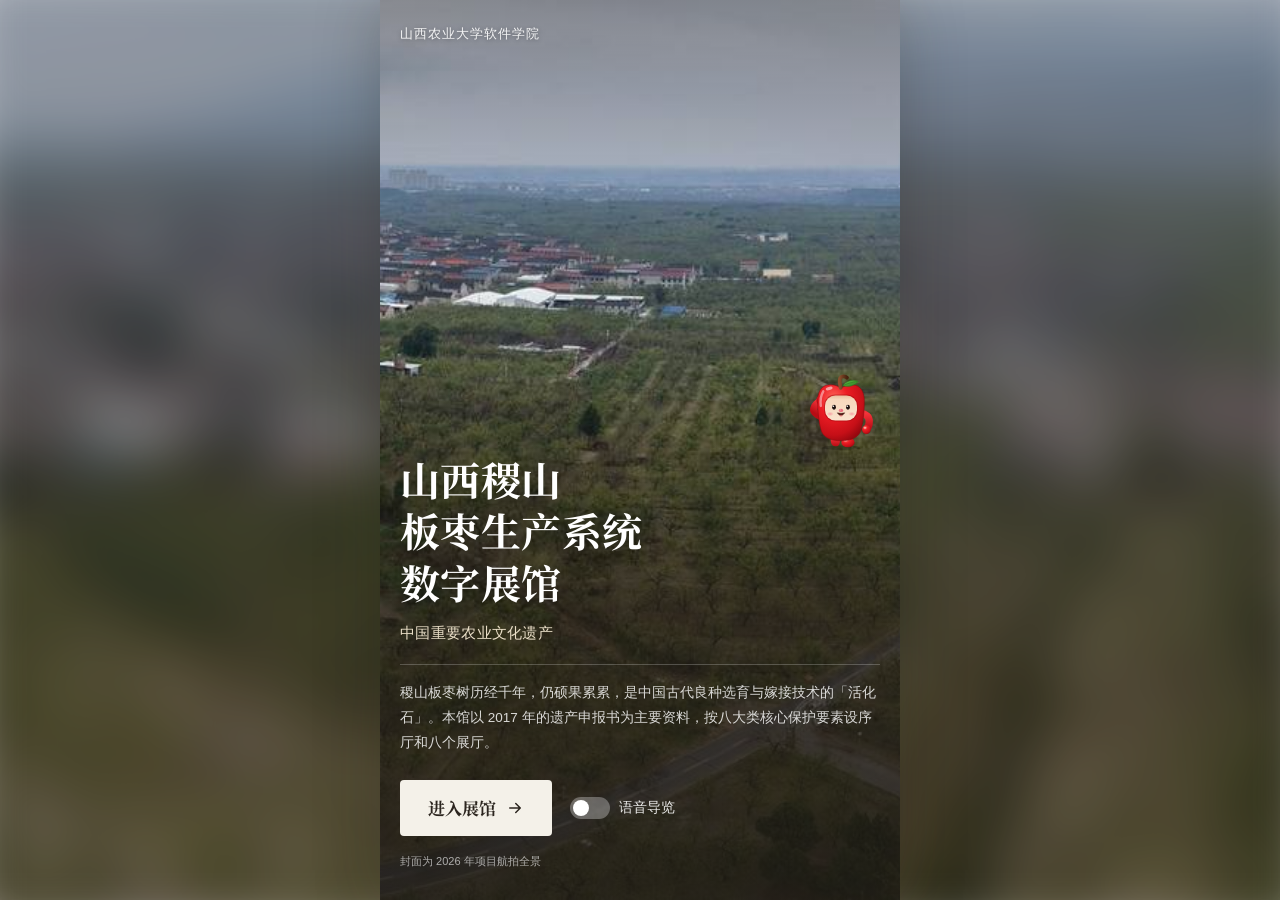
==== commit 19acc734: "八个展厅改回八大类核心保护要素 农业物种资源、传统知识体系与农耕技艺、农业景观、宅院村落、节庆活动、乡风民俗、祖传家训、传承人队伍； 申报书内容按主题分入各厅，区位、历史沿革、遗产价值放在序厅；新增宅" ====
--- a/index.html
+++ b/index.html
@@ -6,13 +6,13 @@
 <meta name="theme-color" content="#EEEEE9">
 <meta name="description" content="山西稷山板枣生产系统（中国重要农业文化遗产）手机数字展馆：依据 2017 年遗产申报书编排，设序厅和八个展厅。">
 <title>稷山板枣数字馆</title>
-<link rel="stylesheet" href="app.css?v=20261118-4">
+<link rel="stylesheet" href="app.css?v=20261119-5">
 </head>
 <body>
 <div style="display:none" aria-hidden="true"><img src="assets/share.jpg" alt=""></div>
 <div id="app"><noscript><p style="padding:24px">请在浏览器中开启 JavaScript 后访问本数字馆。</p></noscript></div>
-<script src="data.js?v=20261118-4"></script>
-<script src="media.js?v=20261118-4"></script>
-<script src="app.js?v=20261118-4"></script>
+<script src="data.js?v=20261119-5"></script>
+<script src="media.js?v=20261119-5"></script>
+<script src="app.js?v=20261119-5"></script>
 </body>
 </html>
--- a/app.css
+++ b/app.css
@@ -131,6 +131,7 @@
 .pill { display: inline-flex; align-items: center; gap: 6px; padding: 7px 14px; border-radius: 4px; border: 1px solid #C9C6BB; font-size: 13.5px; background: transparent; min-height: 38px; color: var(--ink); }
 .pill svg { width: 15px; height: 15px; }
 .pill.solid { background: var(--leaf); border-color: var(--leaf); color: #fff; }
+a.pill { text-decoration: none; }
 .pill.playing { border-color: var(--zao); color: var(--zao); }
 .pill[disabled] { opacity: .35; }
 .chips { display: flex; gap: 18px; flex-wrap: wrap; border-bottom: 1px solid var(--line); }
@@ -147,6 +148,19 @@
 .links a + a { padding-left: 16px; border-left: 1px solid var(--line); }
 .links a b { font-family: var(--serif); font-size: 16px; }
 .links a span { font-size: 12px; color: var(--ink2); }
+.arlink { display: flex; align-items: center; gap: 12px; padding-top: 12px; padding-bottom: 12px; text-decoration: none; color: var(--ink); border-bottom: 1px solid var(--line); }
+.arlink .ic { width: 38px; height: 38px; flex: none; display: grid; place-items: center; border-radius: 4px; background: var(--zao); color: #fff; }
+.arlink .ic svg { width: 21px; height: 21px; }
+.arlink .tx { flex: 1; min-width: 0; display: flex; flex-direction: column; }
+.arlink b { font-family: var(--serif); font-size: 16px; }
+.arlink small { font-size: 12px; color: var(--ink2); line-height: 1.55; }
+.arlink .chev { color: var(--ink3); display: grid; place-items: center; }
+/* 沉浸展项入口：深色图标块，对应展项页面的深色风格 */
+.arlink .ic.dk { background: #2B1D12; color: #FFD98A; }
+.arlink.zxc { margin-top: 14px; border-top: 1px solid var(--line); }
+.zxl { margin-top: 18px; }
+.zxh { font-size: 12px; letter-spacing: .14em; color: var(--ink2); padding-bottom: 2px; }
+.arlink .chev svg { width: 15px; height: 15px; }
 .tiles { display: grid; grid-template-columns: 1fr 1fr; gap: 10px; margin-top: 18px; }
 .tile { position: relative; aspect-ratio: 3/4; border-radius: 3px; overflow: hidden; display: block; background: #8a8775; color: #fff; text-decoration: none; }
 .tile img { width: 100%; height: 100%; object-fit: cover; transition: transform .4s; }
@@ -488,3 +502,29 @@
 .sheet .motto .orig { margin-top: 0; }
 .toast { position: fixed; left: 50%; bottom: calc(var(--bot) + 96px); transform: translateX(-50%); z-index: 70; background: rgba(43,37,31,.92); color: #fff; padding: 8px 16px; border-radius: 4px; font-size: 13.5px; max-width: 86vw; text-align: center; }
 .foot { text-align: center; font-size: 12px; color: var(--ink3); padding: 36px var(--gr) 0 var(--gl); line-height: 1.8; }
+
+/* 第四展厅：村档里的照片（横向滑动，宽度不超出折叠面板） */
+.acc.vill .vimgs { margin: 0 0 14px; padding: 2px 0 8px; scroll-padding-left: 0; scroll-padding-right: 0; }
+.acc.vill .vimgs figure { width: 62vw; max-width: 260px; margin: 0; }
+.acc.vill .vimgs figcaption { font-size: 12px; color: var(--ink2); line-height: 1.5; margin-top: 6px; }
+
+/* 第七展厅：戒石乡约 */
+.jx { margin: 4px 0 18px; padding: 18px 12px 14px; background: var(--paper); border: 1px solid var(--line); border-left: 4px solid var(--zao); }
+.jx-verse { display: flex; flex-direction: row-reverse; justify-content: center; gap: 26px; }
+.jx-verse span { writing-mode: vertical-rl; font-family: var(--serif); font-size: 30px; line-height: 1.2; letter-spacing: .12em; color: var(--ink); }
+.qie { display: inline-block; width: 1.2em; height: 1.04em; object-fit: contain; vertical-align: middle; }
+.jx-py { margin: 12px 0 0; text-align: center; font-size: 13px; color: var(--ink2); }
+.jx-py .qie { width: 1.6em; height: 1.4em; }
+.jx-rules { display: grid; gap: 10px; }
+.jr { padding: 12px 14px; background: var(--paper); border: 1px solid var(--line); border-left: 3px solid var(--loess); }
+.jr small { display: block; font-size: 12px; color: var(--loess); letter-spacing: .08em; }
+.jr b { display: block; font-family: var(--serif); font-size: 17px; margin-top: 2px; }
+.jr p { margin: 6px 0 0; font-size: 14px; line-height: 1.75; }
+.jr p.l { font-size: 13px; color: var(--ink2); }
+.jx-vill { display: grid; grid-template-columns: 1fr 1fr; gap: 8px; }
+.jx-vill > div { padding: 10px 12px; border: 1px dashed #CFCCC1; background: transparent; }
+.jx-vill > div.has { border: 1px solid var(--line); border-left: 3px solid var(--zao); background: var(--paper); }
+.jx-vill small { display: block; font-size: 12px; color: var(--ink3); }
+.jx-vill b { display: block; font-family: var(--serif); font-size: 16px; }
+.jx-vill span { display: block; font-size: 12.5px; color: var(--ink2); margin-top: 2px; }
+@media (min-width: 700px) { .jx-rules { grid-template-columns: repeat(3, 1fr); } .jx-vill { grid-template-columns: repeat(3, 1fr); } }
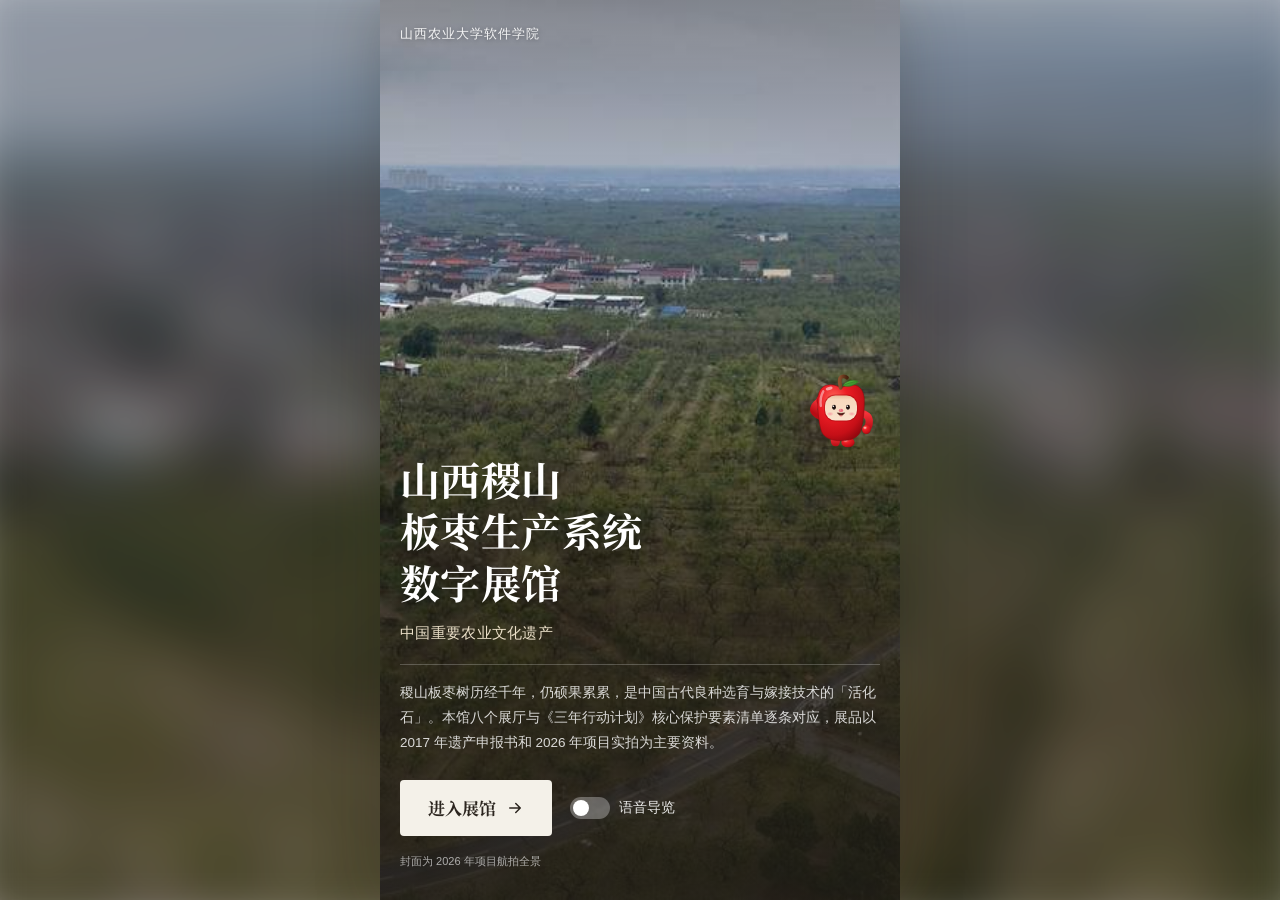
==== commit 1f1a3341: "八个展厅与三年行动计划核心保护要素清单逐句对应 - 展厅名称、导语与清单原文一致（第一展厅改为「农业物种」），按句分节，每节引用该句并列出对应展品，缺的资料标「征集」 - 第二展厅列出清单所列各项技艺" ====
--- a/index.html
+++ b/index.html
@@ -6,13 +6,13 @@
 <meta name="theme-color" content="#EEEEE9">
 <meta name="description" content="山西稷山板枣生产系统（中国重要农业文化遗产）手机数字展馆：依据 2017 年遗产申报书编排，设序厅和八个展厅。">
 <title>稷山板枣数字馆</title>
-<link rel="stylesheet" href="app.css?v=20261119-5">
+<link rel="stylesheet" href="app.css?v=20261119-6">
 </head>
 <body>
 <div style="display:none" aria-hidden="true"><img src="assets/share.jpg" alt=""></div>
 <div id="app"><noscript><p style="padding:24px">请在浏览器中开启 JavaScript 后访问本数字馆。</p></noscript></div>
-<script src="data.js?v=20261119-5"></script>
-<script src="media.js?v=20261119-5"></script>
-<script src="app.js?v=20261119-5"></script>
+<script src="data.js?v=20261119-6"></script>
+<script src="media.js?v=20261119-6"></script>
+<script src="app.js?v=20261119-6"></script>
 </body>
 </html>
--- a/app.css
+++ b/app.css
@@ -528,3 +528,40 @@
 .jx-vill b { display: block; font-family: var(--serif); font-size: 16px; }
 .jx-vill span { display: block; font-size: 12.5px; color: var(--ink2); margin-top: 2px; }
 @media (min-width: 700px) { .jx-rules { grid-template-columns: repeat(3, 1fr); } .jx-vill { grid-template-columns: repeat(3, 1fr); } }
+
+/* 展厅：导语为三年行动计划「核心保护要素清单」原文，按句编号；每句一节 */
+.cl-text { margin-top: 16px; font-size: 15.5px; line-height: 2; color: var(--ink); }
+.cl-text .cn:first-child { margin-left: 0; }
+.cn { display: inline-grid; place-items: center; width: 1.5em; height: 1.5em; margin: 0 4px 0 2px; border-radius: 50%; border: 1px solid var(--seal); color: var(--seal); font: 600 11.5px/1 var(--sans); vertical-align: .12em; }
+button.cn { position: relative; text-align: center; }
+button.cn::after { content: ''; position: absolute; inset: -10px -7px; }
+button.cn:active { background: var(--seal); color: #fff; }
+.cl-src { margin-top: 8px; font-size: 12px; color: var(--ink3); line-height: 1.6; }
+.sec.cl { scroll-margin-top: 8px; }
+.sec.cl > h2 { display: flex; align-items: baseline; gap: 8px; }
+.sec.cl > h2 .cn { flex: none; margin: 0; font-size: 12.5px; transform: translateY(-.15em); }
+.clq { margin: 12px 0 0; padding: 10px 14px; background: var(--paper); border-left: 3px solid var(--seal); font-size: 14px; line-height: 1.85; color: var(--ink2); }
+.sec.cl .body { margin-top: 22px; }
+.blk + .blk { margin-top: 34px; }
+.blk > h3.bt { font-size: 17px; padding-bottom: 6px; margin-bottom: 12px; border-bottom: 1px solid var(--line); }
+.blk > .bs { margin: -4px 0 12px; font-size: 13px; color: var(--ink2); line-height: 1.7; }
+.sec.cl .body > .gapnote { margin-top: 26px; }
+.sec.cl .body > .gapnote:first-child { margin-top: 0; }
+.tmap th { width: 5.4em; color: var(--ink); font-family: var(--serif); font-size: 14.5px; }
+.tmap td p + p { margin-top: 8px; }
+.tmap td small { display: block; font-size: 11.5px; color: var(--loess); letter-spacing: .04em; line-height: 1.5; }
+.tmap td .wait { color: var(--ink3); font-size: 13px; }
+.lks { display: grid; gap: 2px; margin-top: 10px; }
+.lk2 { display: inline-flex; align-items: center; gap: 2px; font-size: 14px; text-decoration: none; min-height: 38px; }
+.lk2 svg { width: 14px; height: 14px; flex: none; }
+.jx-rules.one { grid-template-columns: 1fr !important; }
+.links.three { grid-template-columns: repeat(3, 1fr); }
+.links.three a { min-width: 0; }
+.links.three a + a { padding-left: 12px; }
+.links.three a b { font-size: 15px; }
+
+/* 申报书资料（附录页） */
+.anx-idx { display: flex; flex-wrap: wrap; gap: 0 18px; margin-top: 18px; border-bottom: 1px solid var(--line); }
+.anx-g { margin-top: 52px; padding-top: 12px; border-top: 2px solid var(--ink); font-family: var(--serif); font-weight: 700; font-size: 19px; display: flex; align-items: baseline; gap: 10px; scroll-margin-top: calc(var(--top) + 64px); }
+.anx-g span { font-size: 14px; color: var(--loess); }
+.anx-g + .sec { padding-top: 22px; }
